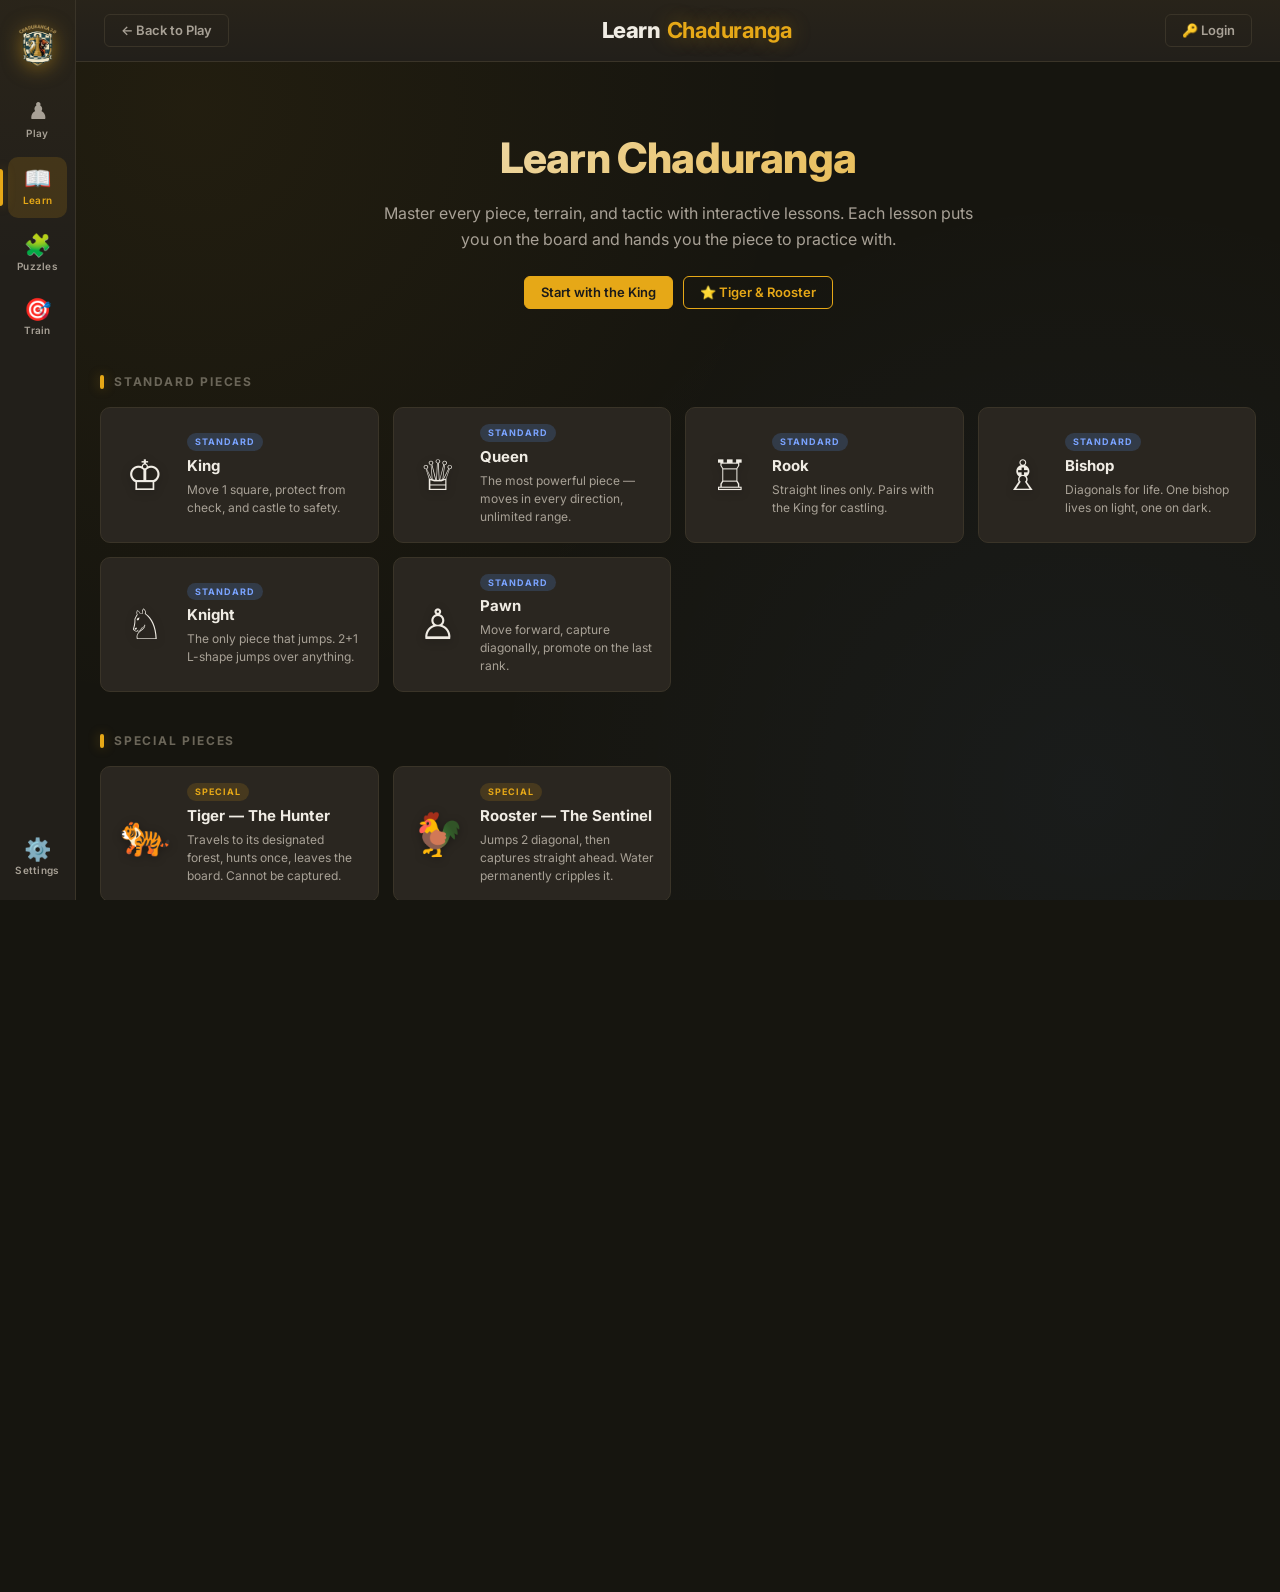
==== learn.html @ 155a0887 "Add README with All Rights Reserved license, team credits" ====
<!DOCTYPE html>
<html lang="en">
<head>
    <meta charset="UTF-8">
    <meta name="viewport" content="width=device-width, initial-scale=1.0">
    <title>Learn — Chaduranga 2.0</title>
    <meta name="description" content="Learn Chaduranga 2.0 — piece-by-piece interactive tutorials for the 12×12 chess variant">
    <meta name="theme-color" content="#1c1b19">
    <link rel="icon" type="image/png" href="assets/logo.png">
    <link rel="apple-touch-icon" href="assets/logo.png">
    <link href="https://fonts.googleapis.com/css2?family=Inter:wght@300;400;500;600;700;800&display=swap" rel="stylesheet">
    <link rel="stylesheet" href="style.css">
    <script src="https://accounts.google.com/gsi/client" async defer></script>
</head>
<body>
    <div class="app">

        <!-- ═══════════════ LEFT NAV RAIL ═══════════════ -->
        <nav class="nav-rail" aria-label="Main navigation">
            <a href="index.html" class="nav-rail-logo" aria-label="Chaduranga home">
                <img src="assets/logo.png" alt="Chaduranga" class="nav-rail-logo-img">
            </a>

            <a href="index.html" class="nav-rail-item" title="Play">
                <span class="nav-rail-icon">♟</span>
                <span class="nav-rail-label">Play</span>
            </a>

            <a href="learn.html" class="nav-rail-item active" title="Learn">
                <span class="nav-rail-icon">📖</span>
                <span class="nav-rail-label">Learn</span>
            </a>

            <button class="nav-rail-item" id="nav-puzzles-btn" title="Puzzles (coming soon)">
                <span class="nav-rail-icon">🧩</span>
                <span class="nav-rail-label">Puzzles</span>
            </button>

            <button class="nav-rail-item" id="nav-train-btn" title="Train (coming soon)">
                <span class="nav-rail-icon">🎯</span>
                <span class="nav-rail-label">Train</span>
            </button>

            <div class="nav-rail-spacer"></div>

            <button class="nav-rail-item" id="nav-settings-btn" title="Settings">
                <span class="nav-rail-icon">⚙️</span>
                <span class="nav-rail-label">Settings</span>
            </button>
        </nav>

        <!-- ═══════════════ MAIN APP CONTENT ═══════════════ -->
        <div class="app-content">

            <!-- ─── HEADER ─── -->
            <header class="header">
                <div class="header-left">
                    <a href="index.html" class="btn btn-ghost" aria-label="Back to play">← Back to Play</a>
                </div>

                <div class="header-center">
                    <h1 class="header-title">Learn <span class="header-title-version">Chaduranga</span></h1>
                </div>

                <div class="header-right">
                    <div class="user-area" id="user-area">
                        <button id="login-btn" class="btn btn-ghost"
                                onclick="AUTH && AUTH.showLoginOverlay && AUTH.showLoginOverlay()"
                                aria-label="Login">🔑 Login</button>
                    </div>
                </div>
            </header>

            <!-- ─── MAIN ─── -->
            <main class="main learn-main">

                <!-- ═══════════════════════════════════════════════════
                     VIEW 1 — LEARN LANDING (lesson grid)
                     ═══════════════════════════════════════════════════ -->
                <div id="learn-view" class="learn-page">
                    <div class="learn-hero">
                        <h1>Learn Chaduranga</h1>
                        <p>Master every piece, terrain, and tactic with interactive lessons. Each lesson puts you on the board and hands you the piece to practice with.</p>
                        <div class="learn-hero-actions">
                            <a href="#king" class="btn btn-primary" data-lesson="king">Start with the King</a>
                            <a href="#tiger" class="btn btn-accent" data-lesson="tiger">⭐ Tiger &amp; Rooster</a>
                        </div>
                    </div>

                    <!-- ─── Standard Pieces ─── -->
                    <h3 class="learn-section-title">Standard Pieces</h3>
                    <div class="learn-grid">
                        <a href="#king" class="learn-card" data-lesson="king">
                            <span class="learn-card-icon">♔</span>
                            <div class="learn-card-body">
                                <span class="learn-card-tag standard">Standard</span>
                                <h3>King</h3>
                                <p>Move 1 square, protect from check, and castle to safety.</p>
                            </div>
                        </a>
                        <a href="#queen" class="learn-card" data-lesson="queen">
                            <span class="learn-card-icon">♕</span>
                            <div class="learn-card-body">
                                <span class="learn-card-tag standard">Standard</span>
                                <h3>Queen</h3>
                                <p>The most powerful piece — moves in every direction, unlimited range.</p>
                            </div>
                        </a>
                        <a href="#rook" class="learn-card" data-lesson="rook">
                            <span class="learn-card-icon">♖</span>
                            <div class="learn-card-body">
                                <span class="learn-card-tag standard">Standard</span>
                                <h3>Rook</h3>
                                <p>Straight lines only. Pairs with the King for castling.</p>
                            </div>
                        </a>
                        <a href="#bishop" class="learn-card" data-lesson="bishop">
                            <span class="learn-card-icon">♗</span>
                            <div class="learn-card-body">
                                <span class="learn-card-tag standard">Standard</span>
                                <h3>Bishop</h3>
                                <p>Diagonals for life. One bishop lives on light, one on dark.</p>
                            </div>
                        </a>
                        <a href="#knight" class="learn-card" data-lesson="knight">
                            <span class="learn-card-icon">♘</span>
                            <div class="learn-card-body">
                                <span class="learn-card-tag standard">Standard</span>
                                <h3>Knight</h3>
                                <p>The only piece that jumps. 2+1 L-shape jumps over anything.</p>
                            </div>
                        </a>
                        <a href="#pawn" class="learn-card" data-lesson="pawn">
                            <span class="learn-card-icon">♙</span>
                            <div class="learn-card-body">
                                <span class="learn-card-tag standard">Standard</span>
                                <h3>Pawn</h3>
                                <p>Move forward, capture diagonally, promote on the last rank.</p>
                            </div>
                        </a>
                    </div>

                    <!-- ─── Special Pieces ─── -->
                    <h3 class="learn-section-title">Special Pieces</h3>
                    <div class="learn-grid">
                        <a href="#tiger" class="learn-card" data-lesson="tiger">
                            <span class="learn-card-icon">🐅</span>
                            <div class="learn-card-body">
                                <span class="learn-card-tag special">Special</span>
                                <h3>Tiger — The Hunter</h3>
                                <p>Travels to its designated forest, hunts once, leaves the board. Cannot be captured.</p>
                            </div>
                        </a>
                        <a href="#rooster" class="learn-card" data-lesson="rooster">
                            <span class="learn-card-icon">🐓</span>
                            <div class="learn-card-body">
                                <span class="learn-card-tag special">Special</span>
                                <h3>Rooster — The Sentinel</h3>
                                <p>Jumps 2 diagonal, then captures straight ahead. Water permanently cripples it.</p>
                            </div>
                        </a>
                    </div>

                    <!-- ─── Terrain ─── -->
                    <h3 class="learn-section-title">Terrain Effects</h3>
                    <div class="learn-grid">
                        <a href="#forest" class="learn-card" data-lesson="forest">
                            <span class="learn-card-icon">🌲</span>
                            <div class="learn-card-body">
                                <span class="learn-card-tag terrain">Terrain</span>
                                <h3>Forest Squares</h3>
                                <p>Each Tiger owns one. Only the designated forest buffs its hunter.</p>
                            </div>
                        </a>
                        <a href="#water" class="learn-card" data-lesson="water">
                            <span class="learn-card-icon">🌊</span>
                            <div class="learn-card-body">
                                <span class="learn-card-tag terrain">Terrain</span>
                                <h3>Water Squares</h3>
                                <p>Permanently cripples Roosters — flight drops to one square forever.</p>
                            </div>
                        </a>
                        <a href="#temple" class="learn-card" data-lesson="temple">
                            <span class="learn-card-icon">🛕</span>
                            <div class="learn-card-body">
                                <span class="learn-card-tag terrain">Terrain</span>
                                <h3>Temple (Safe Zone)</h3>
                                <p>Grants temporary protection. Lost when the piece moves away.</p>
                            </div>
                        </a>
                    </div>

                    <!-- ─── Teamwork & Tactics ─── -->
                    <h3 class="learn-section-title">Teamwork &amp; Tactics</h3>
                    <div class="learn-grid">
                        <a href="#castling" class="learn-card" data-lesson="castling">
                            <span class="learn-card-icon">🏰</span>
                            <div class="learn-card-body">
                                <span class="learn-card-tag advanced">Advanced</span>
                                <h3>Castling</h3>
                                <p>Move the King two squares to safety while activating your Rook.</p>
                            </div>
                        </a>
                        <a href="#enpassant" class="learn-card" data-lesson="enpassant">
                            <span class="learn-card-icon">⚔️</span>
                            <div class="learn-card-body">
                                <span class="learn-card-tag advanced">Advanced</span>
                                <h3>En Passant</h3>
                                <p>Capture a pawn that tries to sneak past on the first move.</p>
                            </div>
                        </a>
                        <a href="#coordination" class="learn-card" data-lesson="coordination">
                            <span class="learn-card-icon">🤝</span>
                            <div class="learn-card-body">
                                <span class="learn-card-tag advanced">Advanced</span>
                                <h3>Piece Coordination</h3>
                                <p>How to protect each other, create threats, and combine forces.</p>
                            </div>
                        </a>
                        <a href="#checkmate" class="learn-card" data-lesson="checkmate">
                            <span class="learn-card-icon">👑</span>
                            <div class="learn-card-body">
                                <span class="learn-card-tag advanced">Advanced</span>
                                <h3>Checkmate Patterns</h3>
                                <p>Learn the classic mate patterns so you can spot them in games.</p>
                            </div>
                        </a>
                    </div>

                    <!-- ─── Puzzles ─── -->
                    <h3 class="learn-section-title">Puzzles</h3>
                    <div class="learn-grid">
                        <a href="#puzzle1" class="learn-card" data-lesson="puzzle1">
                            <span class="learn-card-icon">🧩</span>
                            <div class="learn-card-body">
                                <span class="learn-card-tag special">Puzzle</span>
                                <h3>Beginner Puzzle #1</h3>
                                <p>Spot the winning move in this simple tactical position.</p>
                            </div>
                        </a>
                        <a href="#puzzle2" class="learn-card" data-lesson="puzzle2">
                            <span class="learn-card-icon">🧩</span>
                            <div class="learn-card-body">
                                <span class="learn-card-tag special">Puzzle</span>
                                <h3>Beginner Puzzle #2</h3>
                                <p>Use the Tiger's one-shot hunt to swing the game.</p>
                            </div>
                        </a>
                    </div>
                </div>

                <!-- ═══════════════════════════════════════════════════
                     VIEW 2 — LESSON VIEW (loaded per lesson)
                     ═══════════════════════════════════════════════════ -->
                <div id="lesson-view" class="lesson-view" style="display:none;">
                    <!-- Top progress bar -->
                    <div class="lesson-progress">
                        <span class="pct" id="lesson-pct">0%</span>
                        <div class="bar"><div class="bar-fill" id="lesson-bar-fill"></div></div>
                    </div>

                    <!-- Lesson header -->
                    <div class="lesson-header">
                        <span class="lesson-icon" id="lesson-icon">♔</span>
                        <div>
                            <h1 id="lesson-title">King</h1>
                            <p class="lesson-subtitle" id="lesson-subtitle">Move 1 square, protect from check.</p>
                        </div>
                    </div>

                    <!-- Lesson body: board + coach card -->
                    <div class="lesson-body">
                        <!-- Board area (12×12) -->
                        <div class="lesson-board-area">
                            <div id="lesson-board" class="lesson-board"></div>
                        </div>

                        <!-- Coach card (sticky on desktop, stacks below on mobile) -->
                        <aside class="coach-card" id="coach-card">
                            <div class="coach-step" id="coach-step">STEP 1 OF 3</div>
                            <h3 class="coach-title" id="coach-title">Move the King one square</h3>
                            <p class="coach-text" id="coach-text">
                                The King can move exactly one square — horizontally, vertically, or diagonally.
                            </p>

                            <div class="coach-status waiting" id="coach-status">
                                Tap the highlighted square to move.
                            </div>

                            <div class="coach-actions">
                                <button id="coach-skip" class="btn btn-ghost btn-sm">Skip</button>
                                <button id="coach-next" class="btn btn-primary btn-sm" disabled>Next</button>
                            </div>

                            <div class="coach-dots" id="coach-dots"></div>
                        </aside>
                    </div>

                    <!-- Bottom navigation -->
                    <div class="lesson-nav">
                        <a href="learn.html" class="btn btn-ghost">← Back to Lessons</a>
                        <button id="lesson-next-btn" class="btn btn-primary">Next Lesson →</button>
                    </div>
                </div>

            </main>
        </div>
    </div>

    <!-- ═══════════════ LESSON COMPLETE (celebration) ═══════════════ -->
    <div class="lesson-complete" id="lesson-complete">
        <div class="lesson-complete-inner">
            <span class="celebrate-icon">🎉</span>
            <h2 id="complete-title">Lesson Complete!</h2>
            <p id="complete-msg">You've mastered the King. Ready for the next piece?</p>
            <div class="actions">
                <a href="learn.html" class="btn btn-ghost">All Lessons</a>
                <button id="complete-next-btn" class="btn btn-success">Next Lesson →</button>
            </div>
        </div>
    </div>

    <!-- ═══════════════ LIBRARIES ═══════════════ -->
    <script src="auth.js" onerror="/* optional */"></script>

    <!-- ═══════════════ LEARN SCRIPT ═══════════════ -->
    <script src="learn.js"></script>
</body>
</html>
---- style.css ----
/* ═══════════════════════════════════════════════════════
   CHADURANGA 2.0 — Modern Design System
   ═══════════════════════════════════════════════════════ */

:root {
    /* ── Base surfaces ── */
    --bg-base: #16150f;
    --bg-elevated: #221f1a;
    --bg-card: #2a2620;
    --bg-card-hover: #332e26;
    --bg-input: #1a1814;
    --border-subtle: #3a3428;
    --border-strong: #4a4234;

    /* ── Text ── */
    --text-primary: #f0ece4;
    --text-secondary: #a8a196;
    --text-muted: #6b6659;

    /* ── Accents ── */
    --accent: #e6a817;
    --accent-hover: #f4b62b;
    --accent-soft: rgba(230, 168, 23, 0.15);
    --accent-glow: rgba(230, 168, 23, 0.35);
    --success: #81b64c;
    --success-soft: rgba(129, 182, 76, 0.18);
    --danger: #e84040;
    --danger-soft: rgba(232, 64, 64, 0.18);
    --info: #5c9dff;
    --info-soft: rgba(92, 157, 255, 0.18);

    /* ── Board ── */
    --board-light: #ebecd0;
    --board-dark: #739552;
    --square-selected: rgba(255, 216, 102, 0.55);
    --square-valid: rgba(129, 182, 76, 0.35);
    --square-capture: rgba(232, 64, 64, 0.4);
    --square-check: rgba(232, 64, 64, 0.6);
    --square-last-move: rgba(255, 216, 102, 0.35);

    /* ── Radii & motion ── */
    --radius-sm: 6px;
    --radius-md: 10px;
    --radius-lg: 14px;
    --radius-xl: 20px;
    --transition-fast: 120ms ease;
    --transition: 200ms ease;

    /* ── Board sizing (game) ── */
    --square-size: clamp(28px, 5.2vmin, 60px);
    --row-label-width: 26px;
    --label-font-size: 11px;
    --panel-width: 250px;
    --nav-rail-width: 76px;
}

/* ── Board themes ── */
[data-board-theme="classic"]   { --board-light: #ebecd0; --board-dark: #739552; }
[data-board-theme="walnut"]    { --board-light: #e0c9a6; --board-dark: #8b5a2b; }
[data-board-theme="marble"]    { --board-light: #e8e8e8; --board-dark: #8a8a8a; }
[data-board-theme="metallic"]  { --board-light: #c8d0dc; --board-dark: #5a6a7a; }
[data-board-theme="emerald"]   { --board-light: #d8e8c8; --board-dark: #4a7a3a; }
[data-board-theme="midnight"]  { --board-light: #6a6a8a; --board-dark: #2a2a44; }
[data-board-theme="cherry"]    { --board-light: #f0d0c0; --board-dark: #8a3a3a; }

/* ═══ Reset ═══ */
*, *::before, *::after { margin: 0; padding: 0; box-sizing: border-box; }

html, body {
    height: 100%;
    font-family: 'Inter', -apple-system, BlinkMacSystemFont, 'Segoe UI', sans-serif;
    font-size: 14px;
    line-height: 1.5;
    color: var(--text-primary);
    background: var(--bg-base);
    background-image:
        radial-gradient(circle at 15% 12%, rgba(230, 168, 23, 0.06) 0%, transparent 45%),
        radial-gradient(circle at 85% 88%, rgba(92, 157, 255, 0.05) 0%, transparent 45%);
    background-attachment: fixed;
    -webkit-font-smoothing: antialiased;
    -moz-osx-font-smoothing: grayscale;
    overflow-x: hidden;
}

/* ═══ Utility classes ═══ */
.hidden { display: none !important; }

/* ═══════════════════════════════════════════════════════
   APP LAYOUT — Nav Rail + Content
   ═══════════════════════════════════════════════════════ */

.app {
    display: flex;
    flex-direction: row;
    min-height: 100vh;
}

.app-content {
    flex: 1;
    display: flex;
    flex-direction: column;
    min-width: 0;
    min-height: 100vh;
}

/* ═══════════════════════════════════════════════════════
   NAV RAIL (left sidebar)
   ═══════════════════════════════════════════════════════ */

.nav-rail {
    width: var(--nav-rail-width);
    flex-shrink: 0;
    display: flex;
    flex-direction: column;
    align-items: stretch;
    gap: 6px;
    padding: 14px 8px;
    background: var(--bg-elevated);
    background-image: linear-gradient(180deg, rgba(230, 168, 23, 0.04) 0%, transparent 30%);
    border-right: 1px solid var(--border-subtle);
    position: sticky;
    top: 0;
    height: 100vh;
    overflow-y: auto;
    scrollbar-width: none;
    z-index: 100;
}
.nav-rail::-webkit-scrollbar { display: none; }

.nav-rail-logo {
    display: flex;
    align-items: center;
    justify-content: center;
    padding: 8px 0 16px;
    text-decoration: none;
}
.nav-rail-logo-img {
    width: 46px;
    height: 46px;
    object-fit: contain;
    filter: drop-shadow(0 2px 10px rgba(230, 168, 23, 0.5));
    transition: transform var(--transition);
}
.nav-rail-logo:hover .nav-rail-logo-img {
    transform: scale(1.08) rotate(-3deg);
}

.nav-rail-item {
    display: flex;
    flex-direction: column;
    align-items: center;
    justify-content: center;
    gap: 4px;
    padding: 10px 4px;
    border-radius: var(--radius-md);
    background: transparent;
    border: none;
    cursor: pointer;
    text-decoration: none;
    color: var(--text-secondary);
    font-family: inherit;
    font-size: 11px;
    font-weight: 600;
    transition: all var(--transition-fast);
    position: relative;
}
.nav-rail-item:hover {
    background: var(--bg-card-hover);
    color: var(--text-primary);
}
.nav-rail-item.active {
    background: var(--accent-soft);
    color: var(--accent);
}
.nav-rail-item.active::before {
    content: '';
    position: absolute;
    left: -8px;
    top: 20%;
    bottom: 20%;
    width: 3px;
    border-radius: 0 3px 3px 0;
    background: var(--accent);
    box-shadow: 0 0 12px var(--accent-glow);
}

.nav-rail-icon {
    font-size: 22px;
    line-height: 1;
}
.nav-rail-label {
    font-size: 10px;
    letter-spacing: 0.3px;
}

.nav-rail-spacer {
    flex: 1;
    min-height: 20px;
}

/* ═══════════════════════════════════════════════════════
   HEADER
   ═══════════════════════════════════════════════════════ */

.header {
    display: flex;
    align-items: center;
    justify-content: space-between;
    gap: 16px;
    padding: 14px 28px;
    background: var(--bg-elevated);
    background-image: linear-gradient(180deg, rgba(230, 168, 23, 0.03) 0%, transparent 100%);
    border-bottom: 1px solid var(--border-subtle);
    position: relative;
    z-index: 50;
    flex-wrap: wrap;
}

.header-left,
.header-right {
    display: flex;
    align-items: center;
    gap: 8px;
    flex-wrap: wrap;
}

.header-center {
    flex: 1;
    display: flex;
    justify-content: center;
    min-width: 0;
}

.header-title {
    font-size: 22px;
    font-weight: 800;
    letter-spacing: -0.5px;
    color: var(--text-primary);
    white-space: nowrap;
}
.header-title-version {
    color: var(--accent);
    font-weight: 700;
    margin-left: 2px;
    text-shadow: 0 0 20px var(--accent-glow);
}

.header-controls {
    display: flex;
    align-items: center;
    gap: 6px;
    flex-wrap: wrap;
}

/* ── Settings dropdown ── */
.header-settings {
    position: relative;
    display: flex;
    align-items: center;
}

.settings-menu {
    position: absolute;
    top: calc(100% + 8px);
    right: 0;
    min-width: 220px;
    background: var(--bg-elevated);
    border: 1px solid var(--border-subtle);
    border-radius: var(--radius-md);
    padding: 6px;
    box-shadow: 0 16px 40px rgba(0, 0, 0, 0.65), 0 0 0 1px rgba(230, 168, 23, 0.08);
    z-index: 200;
    opacity: 0;
    pointer-events: none;
    transform: translateY(-6px);
    transition: opacity var(--transition), transform var(--transition);
}
.settings-menu.open {
    opacity: 1;
    pointer-events: auto;
    transform: translateY(0);
}

.settings-section-label {
    font-size: 9px;
    font-weight: 700;
    letter-spacing: 1.5px;
    text-transform: uppercase;
    color: var(--text-muted);
    padding: 8px 10px 4px;
}

.settings-item {
    display: flex;
    align-items: center;
    gap: 8px;
    width: 100%;
    padding: 8px 10px;
    background: transparent;
    border: none;
    color: var(--text-primary);
    font-family: inherit;
    font-size: 13px;
    font-weight: 500;
    text-align: left;
    border-radius: var(--radius-sm);
    cursor: pointer;
    transition: background var(--transition-fast), color var(--transition-fast);
}
.settings-item:hover {
    background: var(--bg-card-hover);
    color: var(--text-primary);
}

.settings-divider {
    height: 1px;
    background: var(--border-subtle);
    margin: 6px 4px;
}

/* ── User area ── */
.user-area {
    display: flex;
    align-items: center;
    gap: 8px;
    margin-left: auto;
}

.user-avatar {
    width: 32px;
    height: 32px;
    border-radius: 50%;
    border: 2px solid var(--accent);
    object-fit: cover;
}
.user-avatar-placeholder {
    display: flex;
    align-items: center;
    justify-content: center;
    background: var(--accent);
    color: #1a1a1a;
    font-weight: 700;
    font-size: 13px;
}
.user-name {
    font-size: 13px;
    font-weight: 500;
    max-width: 100px;
    overflow: hidden;
    text-overflow: ellipsis;
    white-space: nowrap;
}

/* ═══ Buttons ═══ */
.btn {
    display: inline-flex;
    align-items: center;
    justify-content: center;
    gap: 6px;
    padding: 9px 16px;
    border-radius: var(--radius-sm);
    font-family: inherit;
    font-size: 13px;
    font-weight: 600;
    line-height: 1;
    cursor: pointer;
    transition: background var(--transition-fast), border var(--transition-fast),
                color var(--transition-fast), transform var(--transition-fast),
                box-shadow var(--transition-fast);
    border: 1px solid transparent;
    background: transparent;
    color: var(--text-primary);
    white-space: nowrap;
    text-decoration: none;
}

.btn:disabled {
    opacity: 0.45;
    cursor: not-allowed;
    transform: none !important;
}

.btn-primary {
    background: var(--accent);
    color: #1a1a1a;
    border-color: var(--accent);
}
.btn-primary:hover:not(:disabled) {
    background: var(--accent-hover);
    border-color: var(--accent-hover);
    transform: translateY(-1px);
    box-shadow: 0 6px 16px rgba(230, 168, 23, 0.35);
}

.btn-ghost {
    background: transparent;
    border-color: var(--border-subtle);
    color: var(--text-secondary);
}
.btn-ghost:hover:not(:disabled) {
    background: var(--bg-card);
    border-color: var(--border-strong);
    color: var(--text-primary);
}

.btn-accent {
    background: transparent;
    border-color: var(--accent);
    color: var(--accent);
}
.btn-accent:hover:not(:disabled) {
    background: var(--accent-soft);
    box-shadow: 0 0 20px var(--accent-glow);
}

.btn-success {
    background: var(--success);
    color: #1a1a1a;
    border-color: var(--success);
}
.btn-success:hover:not(:disabled) {
    filter: brightness(1.1);
    transform: translateY(-1px);
}

.btn.active-toggle {
    background: var(--accent-soft);
    border-color: var(--accent);
    color: var(--accent);
}

.btn-sm { padding: 6px 12px; font-size: 12px; }
.btn-full { width: 100%; padding: 12px; }

/* ═══ Resume banner ═══ */
.resume-banner {
    display: flex;
    align-items: center;
    gap: 12px;
    padding: 10px 24px;
    background: linear-gradient(90deg, var(--info-soft), transparent);
    border-bottom: 1px solid rgba(92, 157, 255, 0.35);
    font-size: 13px;
    color: var(--text-primary);
    animation: fadeIn 250ms ease-out;
}
.resume-icon { font-size: 18px; }
.resume-text { flex: 1; color: var(--text-secondary); }
.resume-banner .btn { padding: 6px 12px; font-size: 12px; }

/* ═══════════════════════════════════════════════════════
   MAIN LAYOUT (game)
   ═══════════════════════════════════════════════════════ */

.main {
    display: flex;
    align-items: flex-start;
    justify-content: center;
    gap: 44px;                      /* ← more breathing room */
    flex: 1;
    padding: 36px 28px;             /* ← top/bottom space */
    max-width: 1780px;
    margin: 0 auto;
    width: 100%;
}

.main.learn-main {
    display: block;
    max-width: 1280px;
    padding: 0;
}

.panel {
    display: flex;
    flex-direction: column;
    gap: 14px;
    width: var(--panel-width);
    flex-shrink: 0;
}

.panel-right { width: calc(var(--panel-width) - 20px); }

/* ═══ Cards ═══ */
.player-card,
.game-info-card,
.pieces-info-card,
.status-card,
.move-history-card,
.chat-card,
.legend-card {
    background: var(--bg-card);
    border: 1px solid var(--border-subtle);
    border-radius: var(--radius-md);
    padding: 16px;
    transition: border-color var(--transition-fast), box-shadow var(--transition-fast);
}

/* ── Player card (redesigned) ── */
.player-card {
    position: relative;
    overflow: hidden;
}
.player-card::before {
    content: '';
    position: absolute;
    inset: 0;
    background: linear-gradient(135deg, rgba(230, 168, 23, 0.05) 0%, transparent 50%);
    opacity: 0;
    transition: opacity var(--transition);
    pointer-events: none;
}
.player-card.active-player {
    border-color: var(--accent);
    box-shadow: 0 0 0 1px var(--accent-soft), 0 0 24px rgba(230, 168, 23, 0.12);
}
.player-card.active-player::before { opacity: 1; }

.player-header {
    display: flex;
    align-items: center;
    justify-content: space-between;
    gap: 10px;
    margin-bottom: 10px;
    position: relative;
    z-index: 1;
}

.player-indicator {
    display: flex;
    align-items: center;
    gap: 10px;
    min-width: 0;
}
.player-avatar-tile {
    width: 38px;
    height: 38px;
    border-radius: 9px;
    display: flex;
    align-items: center;
    justify-content: center;
    font-size: 20px;
    background: var(--bg-input);
    border: 1px solid var(--border-subtle);
    flex-shrink: 0;
}
.player-card.active-player .player-avatar-tile {
    border-color: var(--accent);
    box-shadow: 0 0 12px var(--accent-glow);
}
.player-dot {
    width: 10px;
    height: 10px;
    border-radius: 50%;
    flex-shrink: 0;
}
.white-dot { background: #f0f0f0; border: 1px solid #333; box-shadow: 0 0 6px rgba(255,255,255,0.4); }
.black-dot { background: #1a1a1a; border: 1px solid #555; }

.player-name { font-size: 14px; font-weight: 700; letter-spacing: -0.2px; }
.active-player .player-name { color: var(--accent); }

.player-captured-count {
    font-family: 'SF Mono', 'Monaco', monospace;
    font-size: 12px;
    font-weight: 700;
    color: var(--accent);
    background: var(--accent-soft);
    border: 1px solid rgba(230, 168, 23, 0.3);
    border-radius: 20px;
    padding: 3px 10px;
    min-width: 34px;
    text-align: center;
}

.player-meta {
    display: flex;
    align-items: center;
    gap: 6px;
    margin-bottom: 8px;
}
.player-meta-label {
    font-size: 9px;
    font-weight: 700;
    letter-spacing: 1.4px;
    text-transform: uppercase;
    color: var(--text-muted);
}

.captured-pieces {
    display: flex;
    flex-wrap: wrap;
    gap: 2px;
    min-height: 24px;
    font-size: 17px;
    position: relative;
    z-index: 1;
}
.captured-piece { opacity: 0.8; filter: drop-shadow(0 1px 2px rgba(0,0,0,0.4)); }

/* ── Game info card ── */
.game-info-card { display: flex; flex-direction: column; }
.info-section {
    display: flex;
    justify-content: space-between;
    align-items: center;
    padding: 9px 0;
    border-bottom: 1px solid var(--border-subtle);
}
.info-section:last-child { border-bottom: none; }
.info-section .label {
    font-size: 10px;
    font-weight: 700;
    letter-spacing: 1.2px;
    text-transform: uppercase;
    color: var(--text-muted);
}
.turn-text { font-size: 15px; font-weight: 700; color: var(--text-primary); }
.status-text { font-size: 12px; color: var(--text-secondary); }
#move-number { font-weight: 600; color: var(--text-secondary); }
#game-timer {
    font-family: 'SF Mono', 'Monaco', 'Consolas', monospace;
    font-size: 16px;
    font-weight: 700;
    color: var(--accent);
    letter-spacing: 0.5px;
    text-shadow: 0 0 12px var(--accent-glow);
}

/* ═══════════════════════════════════════════════════════
   BOARD — with ambient frame & glow
   ═══════════════════════════════════════════════════════ */

.board-wrapper {
    display: flex;
    flex-direction: column;
    align-items: center;
    justify-content: flex-start;
    position: relative;
    flex-shrink: 0;
    padding: 24px;                              /* ← frame */
    border-radius: var(--radius-xl);
    background: radial-gradient(ellipse at center, rgba(230, 168, 23, 0.06) 0%, transparent 70%);
    animation: boardAmbient 8s ease-in-out infinite;
}
@keyframes boardAmbient {
    0%, 100% { background: radial-gradient(ellipse at center, rgba(230, 168, 23, 0.06) 0%, transparent 70%); }
    50%      { background: radial-gradient(ellipse at center, rgba(230, 168, 23, 0.11) 0%, transparent 70%); }
}

.board-with-rows {
    display: flex;
    flex-direction: row;
    align-items: center;
}

.board {
    display: grid;
    grid-template-columns: repeat(12, var(--square-size));
    grid-template-rows: repeat(12, var(--square-size));
    border-radius: 6px;
    overflow: hidden;
    box-shadow:
        0 20px 60px rgba(0, 0, 0, 0.65),
        0 0 0 1px rgba(230, 168, 23, 0.12),
        0 0 80px rgba(230, 168, 23, 0.08);
}

.col-labels {
    display: grid;
    grid-template-columns: repeat(12, var(--square-size));
    width: calc(12 * var(--square-size));
    margin-left: var(--row-label-width);
}
.col-labels > span {
    text-align: center;
    font-size: var(--label-font-size);
    font-weight: 700;
    color: var(--text-muted);
    padding: 6px 0;
    letter-spacing: 1px;
    line-height: 1;
    text-transform: uppercase;
}

.row-labels {
    display: grid;
    grid-template-rows: repeat(12, var(--square-size));
    height: calc(12 * var(--square-size));
    width: var(--row-label-width);
}
.row-labels > span {
    display: flex;
    align-items: center;
    justify-content: center;
    font-size: var(--label-font-size);
    font-weight: 700;
    color: var(--text-muted);
    line-height: 1;
}

/* ═══ Squares ═══ */
.square {
    position: relative;
    display: flex;
    align-items: center;
    justify-content: center;
    cursor: pointer;
    transition: filter var(--transition-fast);
    width: var(--square-size);
    height: var(--square-size);
}

.square.light { background: var(--board-light); }
.square.dark { background: var(--board-dark); }

.square.selected {
    box-shadow: inset 0 0 0 3px var(--accent);
    z-index: 3;
}

.square.valid-move::after {
    content: '';
    position: absolute;
    width: 26%;
    height: 26%;
    border-radius: 50%;
    background: rgba(0, 0, 0, 0.35);
    animation: pulseDot 1.6s ease-in-out infinite;
    pointer-events: none;
}

.square.valid-capture::after {
    content: '';
    position: absolute;
    inset: 4%;
    border-radius: 50%;
    border: 3px solid rgba(0, 0, 0, 0.45);
    background: transparent;
    animation: pulseRing 1.6s ease-in-out infinite;
    pointer-events: none;
}

.square.check {
    background: radial-gradient(circle, rgba(232, 64, 64, 0.85) 0%, rgba(180, 40, 40, 0.6) 70%) !important;
}

.square.last-move-from,
.square.last-move-to {
    box-shadow: inset 0 0 0 100px var(--square-last-move);
}

/* ── Terrain overlays ── */
.square.terrain-forest.light { background: color-mix(in srgb, var(--board-light) 70%, #4a9a5a); }
.square.terrain-forest.dark  { background: color-mix(in srgb, var(--board-dark) 70%, #2a6a3a); }
.square.terrain-forest::before {
    content: '🌲';
    position: absolute;
    bottom: 2px;
    right: 3px;
    font-size: calc(var(--square-size) * 0.32);
    line-height: 1;
    opacity: 0.9;
    pointer-events: none;
    z-index: 0;
}

.square.terrain-water.light { background: color-mix(in srgb, var(--board-light) 70%, #4a7ac8); }
.square.terrain-water.dark  { background: color-mix(in srgb, var(--board-dark) 70%, #3a5aa8); }
.square.terrain-water::before {
    content: '🌊';
    position: absolute;
    bottom: 2px;
    right: 3px;
    font-size: calc(var(--square-size) * 0.32);
    line-height: 1;
    opacity: 0.9;
    pointer-events: none;
    z-index: 0;
}

.square.terrain-temple.light { background: color-mix(in srgb, var(--board-light) 70%, #d8b840); }
.square.terrain-temple.dark  { background: color-mix(in srgb, var(--board-dark) 70%, #b89830); }
.square.terrain-temple::before {
    content: '🛕';
    position: absolute;
    bottom: 2px;
    right: 3px;
    font-size: calc(var(--square-size) * 0.32);
    line-height: 1;
    opacity: 0.9;
    pointer-events: none;
    z-index: 0;
}

.square.terrain-designated-forest {
    background: linear-gradient(135deg, #4a9a5a 0%, #2a6a3a 100%) !important;
    box-shadow: inset 0 0 0 2px var(--accent);
}
.square.terrain-designated-forest::before {
    content: '🌲';
    position: absolute;
    bottom: 2px;
    right: 3px;
    font-size: calc(var(--square-size) * 0.35);
    line-height: 1;
    opacity: 1;
    pointer-events: none;
    z-index: 0;
}
.square.terrain-designated-forest::after {
    content: '★';
    position: absolute;
    top: 2px;
    left: 4px;
    font-size: calc(var(--square-size) * 0.22);
    line-height: 1;
    color: var(--accent);
    text-shadow: 0 0 4px rgba(0, 0, 0, 0.8);
    pointer-events: none;
    z-index: 2;
}

/* ═══════════════════════════════════════════════════════
   LESSON BOARD (12×12, aspect-fit to container)
   ═══════════════════════════════════════════════════════ */

.lesson-board {
    display: grid;
    grid-template-columns: repeat(12, 1fr);
    grid-template-rows: repeat(12, 1fr);
    aspect-ratio: 1;
    width: 100%;
    max-width: 560px;
    border-radius: 6px;
    overflow: hidden;
    box-shadow:
        0 20px 60px rgba(0, 0, 0, 0.55),
        0 0 0 1px rgba(230, 168, 23, 0.12);
    margin: 0 auto;
    --square-size: 1fr;
}
.lesson-board .square {
    width: auto;
    height: auto;
    min-width: 0;
    min-height: 0;
}
.lesson-board .square::before {
    font-size: clamp(10px, 2.2vmin, 22px) !important;
}
.lesson-board .square.terrain-designated-forest::after {
    font-size: clamp(8px, 1.6vmin, 16px) !important;
}
.lesson-board .piece {
    font-size: clamp(14px, 3.4vmin, 34px);
}
.lesson-board .piece.protected::before,
.lesson-board .piece.buffed::after,
.lesson-board .piece.debuffed::after {
    font-size: clamp(8px, 1.8vmin, 16px);
    top: -3px;
}

/* ═══ Pieces ═══ */
.piece {
    position: relative;
    font-size: calc(var(--square-size) * 0.72);
    line-height: 1;
    user-select: none;
    z-index: 2;
    cursor: grab;
    transition: transform var(--transition-fast);
    animation: piecePop 200ms ease-out;
}
/* ── Custom piece images (falls back to emoji if missing) ── */
.piece-img {
    display: block;
    width: 82%;
    height: 82%;
    object-fit: contain;
    pointer-events: none;
    user-select: none;
    -webkit-user-drag: none;
    filter: drop-shadow(0 1px 2px rgba(0, 0, 0, 0.4));
}

/* On the lesson board, size it relative to the smaller squares */
.lesson-board .piece-img {
    width: 78%;
    height: 78%;
}

.piece:active { cursor: grabbing; }
.piece:hover { transform: scale(1.08); }

.piece.white {
    color: #ffffff;
    text-shadow: 0 1px 2px rgba(0,0,0,0.7), 0 0 1px rgba(0,0,0,0.9);
}
.piece.black {
    color: #1a1a1a;
    text-shadow: 0 1px 2px rgba(255,255,255,0.15);
}

.piece.protected::before {
    content: '🛡';
    position: absolute;
    top: -6px;
    left: -6px;
    font-size: calc(var(--square-size) * 0.26);
    line-height: 1;
    z-index: 3;
    filter: drop-shadow(0 0 2px rgba(0, 0, 0, 0.8));
    animation: softPulse 2s ease-in-out infinite;
}
.piece.debuffed::after {
    content: '💧';
    position: absolute;
    top: -6px;
    right: -6px;
    font-size: calc(var(--square-size) * 0.24);
    line-height: 1;
    z-index: 3;
    filter: drop-shadow(0 0 2px rgba(0, 0, 0, 0.8));
}
.piece.buffed::after {
    content: '★';
    position: absolute;
    top: -6px;
    right: -6px;
    font-size: calc(var(--square-size) * 0.28);
    line-height: 1;
    z-index: 3;
    color: var(--accent);
    text-shadow: 0 0 4px rgba(0, 0, 0, 0.9);
    animation: starSpin 4s linear infinite;
}
.piece[data-type="tiger"]   { filter: drop-shadow(0 0 3px rgba(230, 100, 20, 0.55)); }
.piece[data-type="rooster"] { filter: drop-shadow(0 0 3px rgba(200, 60, 60, 0.4)); }

/* ═══ Shared card headers ═══ */
.move-history-card h3,
.chat-card h3,
.status-card h3 {
    font-size: 11px;
    font-weight: 700;
    letter-spacing: 1.2px;
    text-transform: uppercase;
    color: var(--text-muted);
    padding-bottom: 10px;
    margin-bottom: 12px;
    border-bottom: 1px solid var(--border-subtle);
}

/* ═══ Status Effects ═══ */
.status-card { padding: 16px; }
.status-effect-item {
    display: flex;
    align-items: center;
    gap: 8px;
    font-size: 12px;
    color: var(--text-secondary);
    margin-bottom: 6px;
    padding: 7px 10px;
    background: var(--bg-card-hover);
    border-radius: var(--radius-sm);
    border-left: 2px solid var(--accent);
}
.no-effects {
    font-size: 12px;
    font-style: italic;
    color: var(--text-muted);
    padding: 6px 0;
}

/* ═══ Move History ═══ */
.move-history-card {
    padding: 16px;
    display: flex;
    flex-direction: column;
    max-height: 240px;
}
.move-history-scroll {
    flex: 1;
    overflow-y: auto;
    font-family: 'SF Mono', 'Monaco', 'Consolas', monospace;
    font-size: 12px;
    scrollbar-width: thin;
    scrollbar-color: var(--border-subtle) transparent;
}
.move-history-scroll::-webkit-scrollbar { width: 4px; }
.move-history-scroll::-webkit-scrollbar-thumb { background: var(--border-subtle); border-radius: 2px; }

.move-entry {
    display: grid;
    grid-template-columns: 30px 1fr 1fr;
    gap: 6px;
    padding: 4px 5px;
    border-radius: 3px;
    color: var(--text-secondary);
}
.move-entry.latest {
    background: var(--accent-soft);
    color: var(--text-primary);
}
.move-number-col { color: var(--text-muted); text-align: right; }
.move-capture { color: var(--danger); }

/* ═══ Chat ═══ */
.chat-card {
    padding: 14px;
    display: flex;
    flex-direction: column;
    min-height: 240px;
    max-height: 420px;
    flex: 1;
}
.chat-messages {
    flex: 1;
    min-height: 100px;
    max-height: 240px;
    overflow-y: auto;
    margin-bottom: 8px;
    scrollbar-width: thin;
    scrollbar-color: var(--border-subtle) transparent;
}
.chat-messages::-webkit-scrollbar { width: 4px; }
.chat-messages::-webkit-scrollbar-thumb { background: var(--border-subtle); border-radius: 2px; }

.chat-msg {
    padding: 5px 9px;
    margin-bottom: 4px;
    border-radius: 8px;
    font-size: 12px;
    max-width: 92%;
    word-wrap: break-word;
    animation: fadeIn 200ms ease-out;
}
.chat-msg.mine {
    background: var(--accent-soft);
    color: var(--accent);
    margin-left: auto;
    border-bottom-right-radius: 3px;
}
.chat-msg.theirs {
    background: var(--bg-card-hover);
    color: var(--text-secondary);
    margin-right: auto;
    border-bottom-left-radius: 3px;
}
.chat-msg.emoji-msg { font-size: 22px; background: transparent; padding: 2px 4px; }
.chat-msg .chat-sender {
    display: block;
    font-size: 9px;
    font-weight: 700;
    letter-spacing: 0.8px;
    text-transform: uppercase;
    opacity: 0.6;
    margin-bottom: 1px;
}

.emoji-bar {
    display: flex;
    flex-wrap: wrap;
    gap: 3px;
    padding-bottom: 8px;
    margin-bottom: 8px;
    border-bottom: 1px solid var(--border-subtle);
}
.emoji-btn {
    background: var(--bg-card-hover);
    border: 1px solid transparent;
    border-radius: 5px;
    font-size: 14px;
    padding: 3px 6px;
    cursor: pointer;
    transition: all var(--transition-fast);
    line-height: 1;
}
.emoji-btn:hover {
    background: var(--accent-soft);
    border-color: var(--accent);
    transform: scale(1.12);
}

.chat-text-input { display: flex; gap: 6px; }
.chat-text-input input {
    flex: 1;
    background: var(--bg-input);
    border: 1px solid var(--border-subtle);
    border-radius: var(--radius-sm);
    padding: 6px 10px;
    color: var(--text-primary);
    font-family: inherit;
    font-size: 12px;
    outline: none;
    transition: border-color var(--transition-fast);
}
.chat-text-input input:focus { border-color: var(--accent); }
.chat-text-input input::placeholder { color: var(--text-muted); }

/* ═══ Offline hint ═══ */
.offline-hint {
    display: flex;
    flex-direction: column;
    align-items: center;
    gap: 10px;
    padding: 32px 18px;
    background: var(--bg-card);
    border: 1px dashed var(--border-subtle);
    border-radius: var(--radius-md);
    text-align: center;
}
.offline-hint-icon { font-size: 28px; opacity: 0.4; }
.offline-hint p {
    font-size: 12px;
    color: var(--text-muted);
    line-height: 1.5;
    margin: 0;
    max-width: 200px;
}

/* ═══ Floating dock ═══ */
.floating-dock {
    position: fixed;
    right: 20px;
    bottom: 20px;
    display: flex;
    flex-direction: column;
    gap: 8px;
    z-index: 400;
    pointer-events: auto;
}
.dock-btn {
    width: 46px;
    height: 46px;
    border-radius: 50%;
    border: 1px solid var(--border-subtle);
    background: rgba(38, 34, 26, 0.92);
    backdrop-filter: blur(10px);
    -webkit-backdrop-filter: blur(10px);
    color: var(--text-primary);
    font-size: 18px;
    cursor: pointer;
    display: flex;
    align-items: center;
    justify-content: center;
    box-shadow: 0 6px 20px rgba(0, 0, 0, 0.55);
    transition: transform var(--transition-fast), background var(--transition-fast),
                border-color var(--transition-fast), color var(--transition-fast),
                box-shadow var(--transition-fast);
}
.dock-btn:hover {
    background: var(--accent);
    border-color: var(--accent);
    color: #1a1a1a;
    transform: scale(1.08);
    box-shadow: 0 6px 24px var(--accent-glow);
}
.dock-btn:active { transform: scale(0.96); }
.dock-btn:disabled {
    opacity: 0.4;
    cursor: not-allowed;
    transform: none;
}
.dock-btn:disabled:hover {
    background: rgba(38, 34, 26, 0.92);
    border-color: var(--border-subtle);
    color: var(--text-primary);
    box-shadow: 0 6px 20px rgba(0, 0, 0, 0.55);
}

/* ═══ Reconnect overlay ═══ */
.reconnect-overlay {
    position: fixed;
    inset: 0;
    background: rgba(0, 0, 0, 0.75);
    backdrop-filter: blur(8px);
    -webkit-backdrop-filter: blur(8px);
    display: flex;
    align-items: center;
    justify-content: center;
    z-index: 1400;
    padding: 20px;
}
.reconnect-card {
    background: var(--bg-elevated);
    border: 1px solid var(--border-subtle);
    border-radius: var(--radius-lg);
    padding: 32px 28px;
    max-width: 340px;
    width: 100%;
    text-align: center;
    box-shadow: 0 24px 60px rgba(0, 0, 0, 0.65);
    animation: modalIn 250ms cubic-bezier(0.2, 0.9, 0.3, 1.2);
}
.reconnect-card h3 {
    font-size: 18px;
    font-weight: 700;
    color: var(--text-primary);
    margin-bottom: 6px;
}
.reconnect-card p {
    font-size: 13px;
    color: var(--text-secondary);
    margin-bottom: 20px;
    line-height: 1.5;
}
.reconnect-spinner {
    width: 44px;
    height: 44px;
    border: 3px solid var(--border-subtle);
    border-top-color: var(--accent);
    border-radius: 50%;
    margin: 0 auto 18px;
    animation: spin 0.9s linear infinite;
}
@keyframes spin { to { transform: rotate(360deg); } }

/* ═══ Modals ═══ */
.modal-overlay {
    position: fixed;
    inset: 0;
    background: rgba(0, 0, 0, 0.65);
    backdrop-filter: blur(6px);
    -webkit-backdrop-filter: blur(6px);
    display: flex;
    align-items: center;
    justify-content: center;
    z-index: 1000;
    opacity: 0;
    pointer-events: none;
    transition: opacity var(--transition);
    padding: 20px;
}
.modal-overlay.active { opacity: 1; pointer-events: auto; }

.modal {
    background: var(--bg-elevated);
    border: 1px solid var(--border-subtle);
    border-radius: var(--radius-lg);
    padding: 28px;
    max-width: 420px;
    width: 100%;
    box-shadow: 0 24px 48px rgba(0, 0, 0, 0.55);
    animation: modalIn 220ms cubic-bezier(0.2, 0.9, 0.3, 1.2);
}
.modal h2 {
    font-size: 18px;
    font-weight: 700;
    margin-bottom: 6px;
    color: var(--text-primary);
}
.modal p {
    font-size: 13px;
    color: var(--text-secondary);
    margin-bottom: 16px;
}

.modal-options {
    display: flex;
    flex-wrap: wrap;
    justify-content: center;
    gap: 10px;
    margin-top: 16px;
}
.btn-option {
    width: 72px;
    height: 72px;
    display: flex;
    align-items: center;
    justify-content: center;
    background: var(--bg-card);
    border: 1px solid var(--border-subtle);
    border-radius: var(--radius-md);
    font-size: 30px;
    cursor: pointer;
    transition: all var(--transition-fast);
    color: var(--text-primary);
}
.btn-option:hover {
    background: var(--bg-card-hover);
    border-color: var(--accent);
    transform: translateY(-2px);
    box-shadow: 0 8px 20px rgba(0, 0, 0, 0.4);
}

.modal-divider {
    display: flex;
    align-items: center;
    gap: 12px;
    margin: 18px 0;
    color: var(--text-muted);
    font-size: 11px;
    font-weight: 600;
    letter-spacing: 1.2px;
    text-transform: uppercase;
}
.modal-divider::before,
.modal-divider::after {
    content: '';
    flex: 1;
    height: 1px;
    background: var(--border-subtle);
}

/* ═══ Online modal ═══ */
.online-section { display: flex; flex-direction: column; gap: 10px; }

#room-code-display {
    display: flex;
    flex-direction: column;
    gap: 8px;
    margin-top: 12px;
    align-items: center;
}
#room-code-display .label {
    font-size: 10px;
    font-weight: 700;
    letter-spacing: 1.5px;
    text-transform: uppercase;
    color: var(--text-muted);
}
#room-code {
    display: block;
    font-family: 'SF Mono', 'Monaco', monospace;
    font-size: 28px;
    font-weight: 800;
    letter-spacing: 8px;
    color: var(--accent);
    background: var(--bg-input);
    border: 1px solid var(--border-subtle);
    border-radius: var(--radius-md);
    padding: 10px 20px;
    text-align: center;
    min-width: 160px;
    text-shadow: 0 0 20px var(--accent-glow);
}
#copy-code-btn { font-size: 11px; }

#share-btn {
    width: 100%;
    margin-top: 4px;
    padding: 8px 12px;
    font-size: 12px;
}

#qr-code {
    display: block;
    background: #fff;
    border-radius: var(--radius-sm);
    padding: 6px;
    margin: 6px auto 0;
}
.qr-hint {
    font-size: 10.5px;
    color: var(--text-muted);
    text-align: center;
    margin-top: 4px;
    font-style: italic;
}

#join-code-input {
    background: var(--bg-input);
    border: 1px solid var(--border-subtle);
    border-radius: var(--radius-sm);
    padding: 12px;
    color: var(--text-primary);
    font-family: 'SF Mono', 'Monaco', monospace;
    font-size: 18px;
    font-weight: 700;
    letter-spacing: 4px;
    text-align: center;
    text-transform: uppercase;
    outline: none;
    transition: border-color var(--transition-fast);
}
#join-code-input:focus { border-color: var(--accent); }

.connection-status {
    font-size: 12px;
    color: var(--accent);
    text-align: center;
    margin-top: 12px;
    min-height: 18px;
}

/* ═══ Login modal ═══ */
.login-modal {
    text-align: center;
    padding: 36px 28px;
    max-width: 360px;
}
.login-header { margin-bottom: 24px; }
.login-icon {
    display: block;
    font-size: 40px;
    color: var(--accent);
    margin-bottom: 6px;
    text-shadow: 0 0 30px var(--accent-glow);
}
.login-modal h2 {
    font-size: 22px;
    font-weight: 800;
    color: var(--text-primary);
    margin-bottom: 4px;
}
.login-subtitle { font-size: 12px; color: var(--text-muted); }
.login-actions { display: flex; flex-direction: column; gap: 10px; }

.btn-google {
    display: flex;
    align-items: center;
    justify-content: center;
    gap: 10px;
    background: #fff;
    color: #333;
    border: none;
    padding: 11px 18px;
    border-radius: var(--radius-sm);
    font-family: inherit;
    font-size: 13px;
    font-weight: 600;
    cursor: pointer;
    transition: background var(--transition-fast);
}
.btn-google:hover { background: #f5f5f5; }

.login-divider {
    display: flex;
    align-items: center;
    gap: 10px;
    color: var(--text-muted);
    font-size: 11px;
}
.login-divider::before,
.login-divider::after {
    content: '';
    flex: 1;
    height: 1px;
    background: var(--border-subtle);
}

.login-footer {
    margin-top: 16px;
    font-size: 10.5px;
    color: var(--text-muted);
}

/* ═══ Emoji balloon ═══ */
.emoji-balloon {
    position: fixed;
    font-size: 44px;
    z-index: 9999;
    pointer-events: none;
    animation: balloonRise 2.2s ease-out forwards;
    filter: drop-shadow(0 4px 8px rgba(0,0,0,0.5));
}

/* ═══ Panel toggles (fullscreen) ═══ */
.panel-toggle {
    display: none;
    position: fixed;
    top: 50%;
    transform: translateY(-50%);
    z-index: 200;
    background: var(--bg-elevated);
    border: 1px solid var(--border-subtle);
    color: var(--text-primary);
    font-size: 18px;
    width: 34px;
    height: 44px;
    cursor: pointer;
    transition: all var(--transition-fast);
}
.panel-toggle:hover { background: var(--accent); color: #1a1a1a; border-color: var(--accent); }
.panel-toggle-left { left: 0; border-radius: 0 var(--radius-sm) var(--radius-sm) 0; border-left: none; }
.panel-toggle-right { right: 0; border-radius: var(--radius-sm) 0 0 var(--radius-sm); border-right: none; }

/* ═══ Fullscreen mode ═══ */
body.fullscreen-mode .nav-rail { display: none; }
body.fullscreen-mode .header {
    position: fixed;
    top: 0; left: 0; right: 0;
    z-index: 300;
    opacity: 0;
    transition: opacity 250ms ease;
    background: rgba(28, 27, 25, 0.95);
}
body.fullscreen-mode .header:hover { opacity: 1; }

body.fullscreen-mode .resume-banner {
    position: fixed;
    top: 0; left: 0; right: 0;
    z-index: 305;
}

body.fullscreen-mode .main {
    padding: 0;
    gap: 0;
    max-width: none;
    height: 100vh;
}
body.fullscreen-mode .board-wrapper {
    width: 100vw;
    height: 100vh;
    justify-content: center;
    padding: 0;
    --square-size: min(
        calc((100vh - 80px) / 12),
        calc((100vw - 120px) / 12)
    );
    --label-font-size: clamp(9px, 1.1vmin, 13px);
    --row-label-width: clamp(18px, 2vmin, 28px);
}
body.fullscreen-mode .panel {
    display: none;
    position: fixed;
    top: 0;
    height: 100vh;
    width: 280px;
    z-index: 250;
    background: var(--bg-elevated);
    padding: 16px;
    overflow-y: auto;
    box-shadow: 0 0 40px rgba(0, 0, 0, 0.6);
}
body.fullscreen-mode .panel-left { left: 0; border-right: 1px solid var(--border-subtle); }
body.fullscreen-mode .panel-right { right: 0; border-left: 1px solid var(--border-subtle); width: 280px; }
body.fullscreen-mode .panel.panel-open { display: flex; }
body.fullscreen-mode .panel-toggle { display: block; }

body.fullscreen-mode .canvas-3d-container {
    width: 100vw !important;
    height: 100vh !important;
    min-height: 100vh !important;
    border-radius: 0;
    box-shadow: none;
}

/* ═══ 3D canvas ═══ */
.canvas-3d-container {
    display: none;
    width: calc(12 * var(--square-size));
    height: calc(12 * var(--square-size));
    min-height: 400px;
    border-radius: 4px;
    overflow: hidden;
    box-shadow: 0 8px 32px rgba(0, 0, 0, 0.5);
}
.canvas-3d-container canvas { display: block; width: 100% !important; height: 100% !important; }

.board-wrapper.mode-3d .board,
.board-wrapper.mode-3d .col-labels,
.board-wrapper.mode-3d .row-labels { display: none; }
.board-wrapper.mode-3d .canvas-3d-container { display: block; }

/* ═══ Day / Night / Sunset backgrounds ═══ */
body.env-day { background: #16150f; }
body.env-sunset {
    background: linear-gradient(180deg, #16150f 0%, #2a1f1a 100%);
}
body.env-night {
    background: linear-gradient(180deg, #0d0f18 0%, #161a24 100%);
}

body.env-sunset .header { background: rgba(42, 31, 26, 0.95); }
body.env-night .header { background: rgba(13, 15, 24, 0.95); }

/* ═══════════════════════════════════════════════════════
   TUTORIAL HIGHLIGHTS (lesson boards)
   ═══════════════════════════════════════════════════════ */

.square.tut-source {
    box-shadow: inset 0 0 0 3px var(--info);
    animation: tutSourcePulse 1.8s ease-in-out infinite;
}

.square.tut-target {
    box-shadow: inset 0 0 0 3px var(--accent);
    animation: tutTargetPulse 1.8s ease-in-out infinite;
    cursor: pointer;
}
.square.tut-target::after {
    content: '★';
    position: absolute;
    top: 3px;
    right: 3px;
    font-size: clamp(10px, 2vmin, 18px);
    color: var(--accent);
    text-shadow: 0 0 4px rgba(0, 0, 0, 0.9);
    pointer-events: none;
    z-index: 4;
}

.square.tut-move {
    background-image: radial-gradient(circle, rgba(92, 157, 255, 0.35) 0%, transparent 70%);
}
.square.tut-move::before {
    content: '';
    position: absolute;
    inset: 30%;
    border-radius: 50%;
    background: var(--info);
    opacity: 0.55;
    pointer-events: none;
    z-index: 1;
}

.square.tut-capture {
    box-shadow: inset 0 0 0 3px var(--danger);
    animation: tutCapturePulse 1.8s ease-in-out infinite;
}

.square.tut-danger {
    background-image: repeating-linear-gradient(
        45deg,
        rgba(232, 64, 64, 0.25) 0px,
        rgba(232, 64, 64, 0.25) 6px,
        transparent 6px,
        transparent 12px
    );
}

.lesson-board.tut-locked .square { cursor: default; }
.lesson-board.tut-playable .square { cursor: pointer; }

.lesson-board .square.tut-source:hover,
.lesson-board .square.tut-target:hover {
    filter: brightness(1.15);
}

/* ═══════════════════════════════════════════════════════
   LESSON BOARD WITH COORDINATE LABELS (a–l, 1–12)
   ═══════════════════════════════════════════════════════ */

.lesson-board-with-coords {
    display: grid;
    grid-template-columns: 22px 1fr 22px;
    grid-template-rows: 22px 1fr 22px;
    gap: 6px;
    max-width: 620px;
    margin: 0 auto;
    align-items: center;
    justify-items: center;
}
.lesson-coords-top,
.lesson-coords-bottom {
    grid-column: 2 / 3;
    display: grid;
    grid-template-columns: repeat(12, 1fr);
    width: 100%;
}
.lesson-coords-left,
.lesson-coords-right {
    grid-row: 2 / 3;
    display: grid;
    grid-template-rows: repeat(12, 1fr);
    height: 100%;
}
.lesson-coords-left { grid-column: 1 / 2; }
.lesson-coords-right { grid-column: 3 / 4; }
.lesson-coords-top { grid-row: 1 / 2; }
.lesson-coords-bottom { grid-row: 3 / 4; }
.lesson-board-with-coords .lesson-board {
    grid-column: 2 / 3;
    grid-row: 2 / 3;
    max-width: 100%;
}
.lesson-coords-top > span,
.lesson-coords-bottom > span,
.lesson-coords-left > span,
.lesson-coords-right > span {
    font-size: 10px;
    font-weight: 700;
    color: var(--text-muted);
    text-align: center;
    display: flex;
    align-items: center;
    justify-content: center;
    text-transform: uppercase;
    letter-spacing: 0.5px;
}

/* ═══════════════════════════════════════════════════════
   LEARN LANDING PAGE
   ═══════════════════════════════════════════════════════ */

.learn-page {
    max-width: 1280px;
    margin: 0 auto;
    padding: 40px 24px 80px;
}

.learn-hero {
    text-align: center;
    margin-bottom: 40px;
    padding: 24px 0;
}
.learn-hero h1 {
    font-size: clamp(28px, 4vw, 42px);
    font-weight: 800;
    letter-spacing: -0.8px;
    margin-bottom: 12px;
    background: linear-gradient(135deg, var(--text-primary), var(--accent));
    -webkit-background-clip: text;
    background-clip: text;
    -webkit-text-fill-color: transparent;
}
.learn-hero p {
    font-size: clamp(13px, 1.4vw, 16px);
    color: var(--text-secondary);
    max-width: 620px;
    margin: 0 auto;
    line-height: 1.6;
}

.learn-hero-actions {
    display: flex;
    justify-content: center;
    gap: 10px;
    margin-top: 24px;
    flex-wrap: wrap;
}

.learn-section-title {
    display: flex;
    align-items: center;
    gap: 10px;
    font-size: 12px;
    font-weight: 700;
    letter-spacing: 1.8px;
    text-transform: uppercase;
    color: var(--text-muted);
    margin: 40px 0 16px;
}
.learn-section-title::before {
    content: '';
    width: 4px;
    height: 14px;
    background: var(--accent);
    border-radius: 2px;
    box-shadow: 0 0 12px var(--accent-glow);
}
.learn-section-title:first-of-type { margin-top: 8px; }

.learn-grid {
    display: grid;
    grid-template-columns: repeat(auto-fill, minmax(240px, 1fr));
    gap: 14px;
}

.learn-card {
    position: relative;
    background: var(--bg-card);
    border: 1px solid var(--border-subtle);
    border-radius: var(--radius-md);
    padding: 16px;
    text-decoration: none;
    color: inherit;
    display: grid;
    grid-template-columns: 56px 1fr;
    align-items: center;
    gap: 14px;
    transition: all var(--transition);
    cursor: pointer;
    overflow: hidden;
}
.learn-card::before {
    content: '';
    position: absolute;
    top: 0;
    left: 0;
    bottom: 0;
    width: 3px;
    background: var(--accent);
    transform: scaleY(0);
    transform-origin: center;
    transition: transform var(--transition);
}
.learn-card:hover {
    background: var(--bg-card-hover);
    border-color: var(--border-strong);
    transform: translateY(-2px);
    box-shadow: 0 8px 24px rgba(0, 0, 0, 0.35);
}
.learn-card:hover::before {
    transform: scaleY(1);
}

.learn-card-icon {
    font-size: 42px;
    line-height: 1;
    text-align: center;
    filter: drop-shadow(0 2px 4px rgba(0,0,0,0.3));
    transition: transform var(--transition);
}
.learn-card:hover .learn-card-icon {
    transform: scale(1.1);
}

.learn-card-body {
    display: flex;
    flex-direction: column;
    gap: 4px;
    min-width: 0;
}
.learn-card h3 {
    font-size: 15px;
    font-weight: 700;
    color: var(--text-primary);
    margin-bottom: 2px;
    line-height: 1.2;
}
.learn-card p {
    font-size: 12px;
    line-height: 1.5;
    color: var(--text-secondary);
}

.learn-card-tag {
    align-self: flex-start;
    padding: 2px 8px;
    border-radius: 20px;
    font-size: 9px;
    font-weight: 700;
    letter-spacing: 1px;
    text-transform: uppercase;
    margin-bottom: 2px;
}
.learn-card-tag.standard { background: var(--info-soft); color: #7aa3ff; }
.learn-card-tag.special  { background: var(--accent-soft); color: var(--accent); }
.learn-card-tag.terrain  { background: var(--success-soft); color: var(--success); }
.learn-card-tag.advanced { background: rgba(199, 146, 234, 0.18); color: #c792ea; }

.learn-card-done {
    position: absolute;
    top: 8px;
    right: 8px;
    width: 22px;
    height: 22px;
    border-radius: 50%;
    background: var(--success);
    color: #1a1a1a;
    font-weight: 900;
    font-size: 13px;
    display: flex;
    align-items: center;
    justify-content: center;
    box-shadow: 0 0 8px var(--success-soft);
    z-index: 3;
}

/* ═══════════════════════════════════════════════════════
   LESSON VIEW
   ═══════════════════════════════════════════════════════ */

.lesson-view {
    max-width: 1160px;
    margin: 0 auto;
    padding: 24px 24px 60px;
}

.lesson-progress {
    display: flex;
    align-items: center;
    gap: 14px;
    margin-bottom: 20px;
    padding: 12px 16px;
    background: var(--bg-card);
    border: 1px solid var(--border-subtle);
    border-radius: var(--radius-md);
}
.lesson-progress .pct {
    font-size: 12px;
    font-weight: 700;
    color: var(--accent);
    min-width: 44px;
}
.lesson-progress .bar {
    flex: 1;
    height: 6px;
    background: var(--bg-input);
    border-radius: 3px;
    overflow: hidden;
}
.lesson-progress .bar-fill {
    height: 100%;
    background: linear-gradient(90deg, var(--accent), var(--accent-hover));
    border-radius: 3px;
    transition: width var(--transition);
    width: 0%;
    box-shadow: 0 0 12px var(--accent-glow);
}

.lesson-header {
    display: flex;
    align-items: center;
    gap: 18px;
    padding: 0 0 20px;
    margin-bottom: 24px;
    border-bottom: 1px solid var(--border-subtle);
}
.lesson-header .lesson-icon {
    font-size: 52px;
    line-height: 1;
    flex-shrink: 0;
    filter: drop-shadow(0 2px 6px rgba(0,0,0,0.3));
}
.lesson-header h1 {
    font-size: clamp(22px, 3vw, 30px);
    font-weight: 800;
    margin-bottom: 4px;
    letter-spacing: -0.5px;
}
.lesson-header .lesson-subtitle {
    font-size: 13px;
    color: var(--text-secondary);
}

.lesson-body {
    display: grid;
    grid-template-columns: minmax(0, 1.15fr) minmax(280px, 0.85fr);
    gap: 28px;
    align-items: start;
}

.lesson-board-area {
    position: relative;
}

.coach-card {
    position: sticky;
    top: 20px;
    background: var(--bg-card);
    border: 1px solid var(--border-subtle);
    border-radius: var(--radius-lg);
    padding: 22px;
    display: flex;
    flex-direction: column;
    gap: 14px;
    transition: border-color var(--transition), box-shadow var(--transition);
}
.coach-card.waiting {
    border-color: var(--accent);
    box-shadow: 0 0 24px var(--accent-soft);
}
.coach-card.correct {
    border-color: var(--success);
    box-shadow: 0 0 24px var(--success-soft);
}

.coach-step {
    font-size: 10px;
    font-weight: 700;
    letter-spacing: 1.8px;
    text-transform: uppercase;
    color: var(--accent);
}
.coach-title {
    font-size: 20px;
    font-weight: 800;
    line-height: 1.25;
    color: var(--text-primary);
    letter-spacing: -0.3px;
}
.coach-text {
    font-size: 13.5px;
    line-height: 1.65;
    color: var(--text-secondary);
}

.coach-status {
    display: flex;
    align-items: center;
    gap: 8px;
    padding: 10px 14px;
    border-radius: var(--radius-md);
    font-size: 12.5px;
    font-weight: 600;
    line-height: 1.3;
    transition: all var(--transition);
}
.coach-status.waiting {
    background: var(--accent-soft);
    color: var(--accent);
    border: 1px solid rgba(230, 168, 23, 0.35);
}
.coach-status.correct {
    background: var(--success-soft);
    color: var(--success);
    border: 1px solid rgba(129, 182, 76, 0.35);
}
.coach-status.hint {
    background: var(--info-soft);
    color: var(--info);
    border: 1px solid rgba(92, 157, 255, 0.35);
}
.coach-status::before {
    font-size: 16px;
    line-height: 1;
}
.coach-status.waiting::before { content: '🎯'; }
.coach-status.correct::before { content: '✓'; font-weight: 900; }
.coach-status.hint::before    { content: '💡'; }

.coach-actions {
    display: flex;
    gap: 8px;
    flex-wrap: wrap;
    margin-top: 4px;
}
.coach-actions .btn { flex: 1; min-width: 90px; }

.coach-dots {
    display: flex;
    gap: 6px;
    justify-content: center;
    padding-top: 4px;
}
.coach-dots .dot {
    width: 8px;
    height: 8px;
    border-radius: 50%;
    background: var(--border-strong);
    transition: all var(--transition);
}
.coach-dots .dot.active {
    background: var(--accent);
    width: 22px;
    border-radius: 4px;
    box-shadow: 0 0 8px var(--accent-soft);
}
.coach-dots .dot.done {
    background: var(--success);
}

.lesson-nav {
    display: flex;
    justify-content: space-between;
    align-items: center;
    margin-top: 32px;
    padding-top: 20px;
    border-top: 1px solid var(--border-subtle);
    gap: 12px;
    flex-wrap: wrap;
}

.lesson-complete {
    position: fixed;
    inset: 0;
    background: rgba(0, 0, 0, 0.78);
    backdrop-filter: blur(10px);
    -webkit-backdrop-filter: blur(10px);
    display: none;
    align-items: center;
    justify-content: center;
    z-index: 1200;
    padding: 20px;
}
.lesson-complete.active { display: flex; }

.lesson-complete-inner {
    background: var(--bg-elevated);
    border: 2px solid var(--accent);
    border-radius: var(--radius-lg);
    padding: 40px 32px;
    text-align: center;
    max-width: 440px;
    width: 100%;
    box-shadow: 0 30px 60px rgba(0, 0, 0, 0.7), 0 0 60px rgba(230, 168, 23, 0.25);
    animation: modalIn 300ms cubic-bezier(0.2, 0.9, 0.3, 1.2);
}
.lesson-complete-inner .celebrate-icon {
    font-size: 76px;
    display: block;
    margin-bottom: 14px;
    animation: celebrateBounce 1s ease-in-out;
}
.lesson-complete-inner h2 {
    font-size: 27px;
    font-weight: 800;
    color: var(--accent);
    margin-bottom: 10px;
}
.lesson-complete-inner p {
    font-size: 14px;
    color: var(--text-secondary);
    margin-bottom: 24px;
    line-height: 1.6;
}
.lesson-complete-inner .actions {
    display: flex;
    gap: 10px;
    justify-content: center;
    flex-wrap: wrap;
}

.sandbox-banner {
    background: linear-gradient(90deg, var(--accent-soft), transparent);
    border: 1px solid rgba(230, 168, 23, 0.4);
    border-radius: var(--radius-md);
    padding: 12px 16px;
    margin-bottom: 16px;
    font-size: 12.5px;
    color: var(--accent);
    display: flex;
    align-items: center;
    gap: 12px;
    line-height: 1.4;
}
.sandbox-banner strong { color: var(--text-primary); }
.sandbox-banner::before {
    content: '🧪';
    font-size: 20px;
    flex-shrink: 0;
}

/* ═══ Animations ═══ */
@keyframes pulseDot {
    0%, 100% { transform: scale(0.9); opacity: 0.7; }
    50% { transform: scale(1.15); opacity: 1; }
}
@keyframes pulseRing {
    0%, 100% { transform: scale(0.95); opacity: 0.7; }
    50% { transform: scale(1.05); opacity: 1; }
}
@keyframes piecePop {
    from { transform: scale(0.6); opacity: 0; }
    to { transform: scale(1); opacity: 1; }
}
@keyframes fadeIn {
    from { opacity: 0; transform: translateY(-4px); }
    to { opacity: 1; transform: translateY(0); }
}
@keyframes modalIn {
    from { opacity: 0; transform: translateY(-12px) scale(0.98); }
    to { opacity: 1; transform: translateY(0) scale(1); }
}
@keyframes softPulse {
    0%, 100% { opacity: 0.75; }
    50% { opacity: 1; }
}
@keyframes starSpin {
    from { transform: rotate(0deg); }
    to { transform: rotate(360deg); }
}
@keyframes balloonRise {
    0%   { opacity: 1; transform: translateY(0) scale(0.6); }
    15%  { opacity: 1; transform: translateY(-30px) scale(1.3); }
    50%  { opacity: 1; transform: translateY(-150px) scale(1.1); }
    100% { opacity: 0; transform: translateY(-300px) scale(0.4); }
}
@keyframes tutSourcePulse {
    0%, 100% { box-shadow: inset 0 0 0 3px var(--info); }
    50% { box-shadow: inset 0 0 0 3px var(--info), 0 0 12px rgba(92, 157, 255, 0.6); }
}
@keyframes tutTargetPulse {
    0%, 100% { box-shadow: inset 0 0 0 3px var(--accent); }
    50% { box-shadow: inset 0 0 0 3px var(--accent), 0 0 14px rgba(230, 168, 23, 0.7); }
}
@keyframes tutCapturePulse {
    0%, 100% { box-shadow: inset 0 0 0 3px var(--danger); }
    50% { box-shadow: inset 0 0 0 3px var(--danger), 0 0 14px rgba(232, 64, 64, 0.7); }
}
@keyframes celebrateBounce {
    0%   { transform: scale(0.4) rotate(-15deg); opacity: 0; }
    40%  { transform: scale(1.2) rotate(8deg); opacity: 1; }
    70%  { transform: scale(0.95) rotate(-4deg); }
    100% { transform: scale(1) rotate(0deg); }
}

/* ═══════════════════════════════════════════════════════
   RESPONSIVE
   ═══════════════════════════════════════════════════════ */

@media (min-width: 1500px) {
    :root {
        --square-size: clamp(46px, 4.4vmin, 68px);
        --panel-width: 270px;
    }
    .main { gap: 52px; padding: 40px 32px; }
}

@media (min-width: 1800px) {
    :root { --square-size: clamp(50px, 4.2vmin, 74px); }
}

@media (max-width: 1200px) {
    :root { --panel-width: 230px; }
    .main { gap: 28px; padding: 24px 18px; }
}

@media (max-width: 1000px) {
    .main {
        flex-wrap: wrap;
        padding: 20px 16px;
        gap: 22px;
    }
    .panel {
        width: 100%;
        flex-direction: row;
        flex-wrap: wrap;
    }
    .panel > * { flex: 1; min-width: 220px; }
    .panel-right { width: 100%; }
    .move-history-card { max-height: 180px; }
    .chat-card { min-height: 200px; max-height: 300px; }

    .lesson-body { grid-template-columns: 1fr; }
    .coach-card { position: static; }
}

@media (max-width: 700px) {
    :root {
        --square-size: clamp(22px, calc((100vw - 60px) / 12), 40px);
        --row-label-width: 16px;
        --label-font-size: 9px;
        --nav-rail-width: 56px;
    }

    .nav-rail {
        padding: 10px 4px;
        gap: 4px;
    }
    .nav-rail-logo-img { width: 34px; height: 34px; }
    .nav-rail-icon { font-size: 20px; }
    .nav-rail-label { font-size: 9px; }

    .header { padding: 10px 12px; gap: 10px; }
    .header-left,
    .header-right {
        gap: 4px;
        flex-wrap: wrap;
    }
    .header-left .btn { padding: 6px 10px; font-size: 11px; }
    .header-right .btn { padding: 5px 9px; font-size: 11px; }
    .header-center { order: 3; flex-basis: 100%; }
    .header-title { font-size: 16px; }
    .header-title-version { font-size: 13px; }

    .header-settings { order: 2; }
    .settings-menu { right: 0; left: auto; min-width: 180px; }

    .user-area { margin-left: auto; order: 2; }
    .user-area .btn { padding: 5px 9px; font-size: 11px; }
    .user-name { display: none; }

    .main { padding: 12px 10px; gap: 14px; flex-direction: column; }
    .panel { flex-direction: column; gap: 10px; }
    .panel > * { min-width: 0; }

    .board-wrapper { padding: 12px; }

    .row-labels.right-labels { display: none; }
    .board-wrapper { margin: 0 auto; }
    .piece { font-size: calc(var(--square-size) * 0.78); }

    .chat-messages { max-height: 140px; }
    .chat-card { min-height: 200px; max-height: 260px; }

    .modal { padding: 22px 20px; max-width: 100%; }
    .modal h2 { font-size: 17px; }
    .modal p { font-size: 12px; }

    #room-code { font-size: 22px; letter-spacing: 6px; }
    #qr-code { max-width: 100%; height: auto; }

    .floating-dock { right: 12px; bottom: 12px; gap: 6px; }
    .dock-btn { width: 40px; height: 40px; font-size: 16px; }

    .resume-banner {
        flex-wrap: wrap;
        padding: 10px 14px;
        font-size: 12px;
        gap: 8px;
    }

    .learn-page { padding: 24px 14px 60px; }
    .learn-hero { margin-bottom: 24px; padding: 12px 0; }
    .learn-hero h1 { font-size: 26px; }
    .learn-hero p { font-size: 13px; }
    .learn-hero-actions { flex-direction: column; align-items: stretch; }
    .learn-hero-actions .btn { width: 100%; }

    .learn-section-title { margin: 28px 0 12px; font-size: 11px; }
    .learn-grid { grid-template-columns: 1fr; gap: 10px; }
    .learn-card { grid-template-columns: 44px 1fr; padding: 12px; gap: 12px; }
    .learn-card-icon { font-size: 34px; }
    .learn-card h3 { font-size: 14px; }
    .learn-card p { font-size: 11.5px; }

    .lesson-view { padding: 16px 12px 50px; }
    .lesson-progress { padding: 10px 12px; }
    .lesson-header {
        gap: 12px;
        padding-bottom: 16px;
        margin-bottom: 18px;
    }
    .lesson-header .lesson-icon { font-size: 40px; }
    .lesson-header h1 { font-size: 21px; }
    .lesson-header .lesson-subtitle { font-size: 12px; }

    .lesson-board { max-width: 100%; }
    .coach-card { padding: 16px; }
    .coach-title { font-size: 17px; }
    .coach-text { font-size: 13px; }
    .coach-actions { flex-direction: column; }
    .coach-actions .btn { width: 100%; }

    .lesson-complete-inner { padding: 30px 22px; }
    .lesson-complete-inner .celebrate-icon { font-size: 60px; }
    .lesson-complete-inner h2 { font-size: 22px; }
    .lesson-complete-inner p { font-size: 13px; }
}

@media (max-width: 420px) {
    :root {
        --square-size: clamp(20px, calc((100vw - 44px) / 12), 32px);
        --row-label-width: 14px;
        --label-font-size: 8px;
    }
    .header-left .btn,
    .header-right .btn { padding: 5px 8px; font-size: 10px; }
    .main { padding: 8px; }
    .panel { gap: 6px; }
    .player-card,
    .game-info-card,
    .pieces-info-card,
    .status-card,
    .move-history-card,
    .chat-card { padding: 10px; }
    .btn-option { width: 60px; height: 60px; font-size: 24px; }
    .chat-card { min-height: 170px; }

    .dock-btn { width: 36px; height: 36px; font-size: 14px; }

    .learn-card { grid-template-columns: 38px 1fr; padding: 10px; gap: 10px; }
    .learn-card-icon { font-size: 28px; }
    .learn-card h3 { font-size: 13px; }
    .learn-card p { font-size: 11px; }
    .learn-card-tag { font-size: 8px; padding: 2px 6px; }

    .lesson-board { max-width: 100%; }
}

@media (max-height: 500px) and (orientation: landscape) {
    body.fullscreen-mode .board-wrapper {
        --square-size: min(
            calc((100vh - 30px) / 12),
            calc((100vw - 80px) / 12)
        );
    }
}
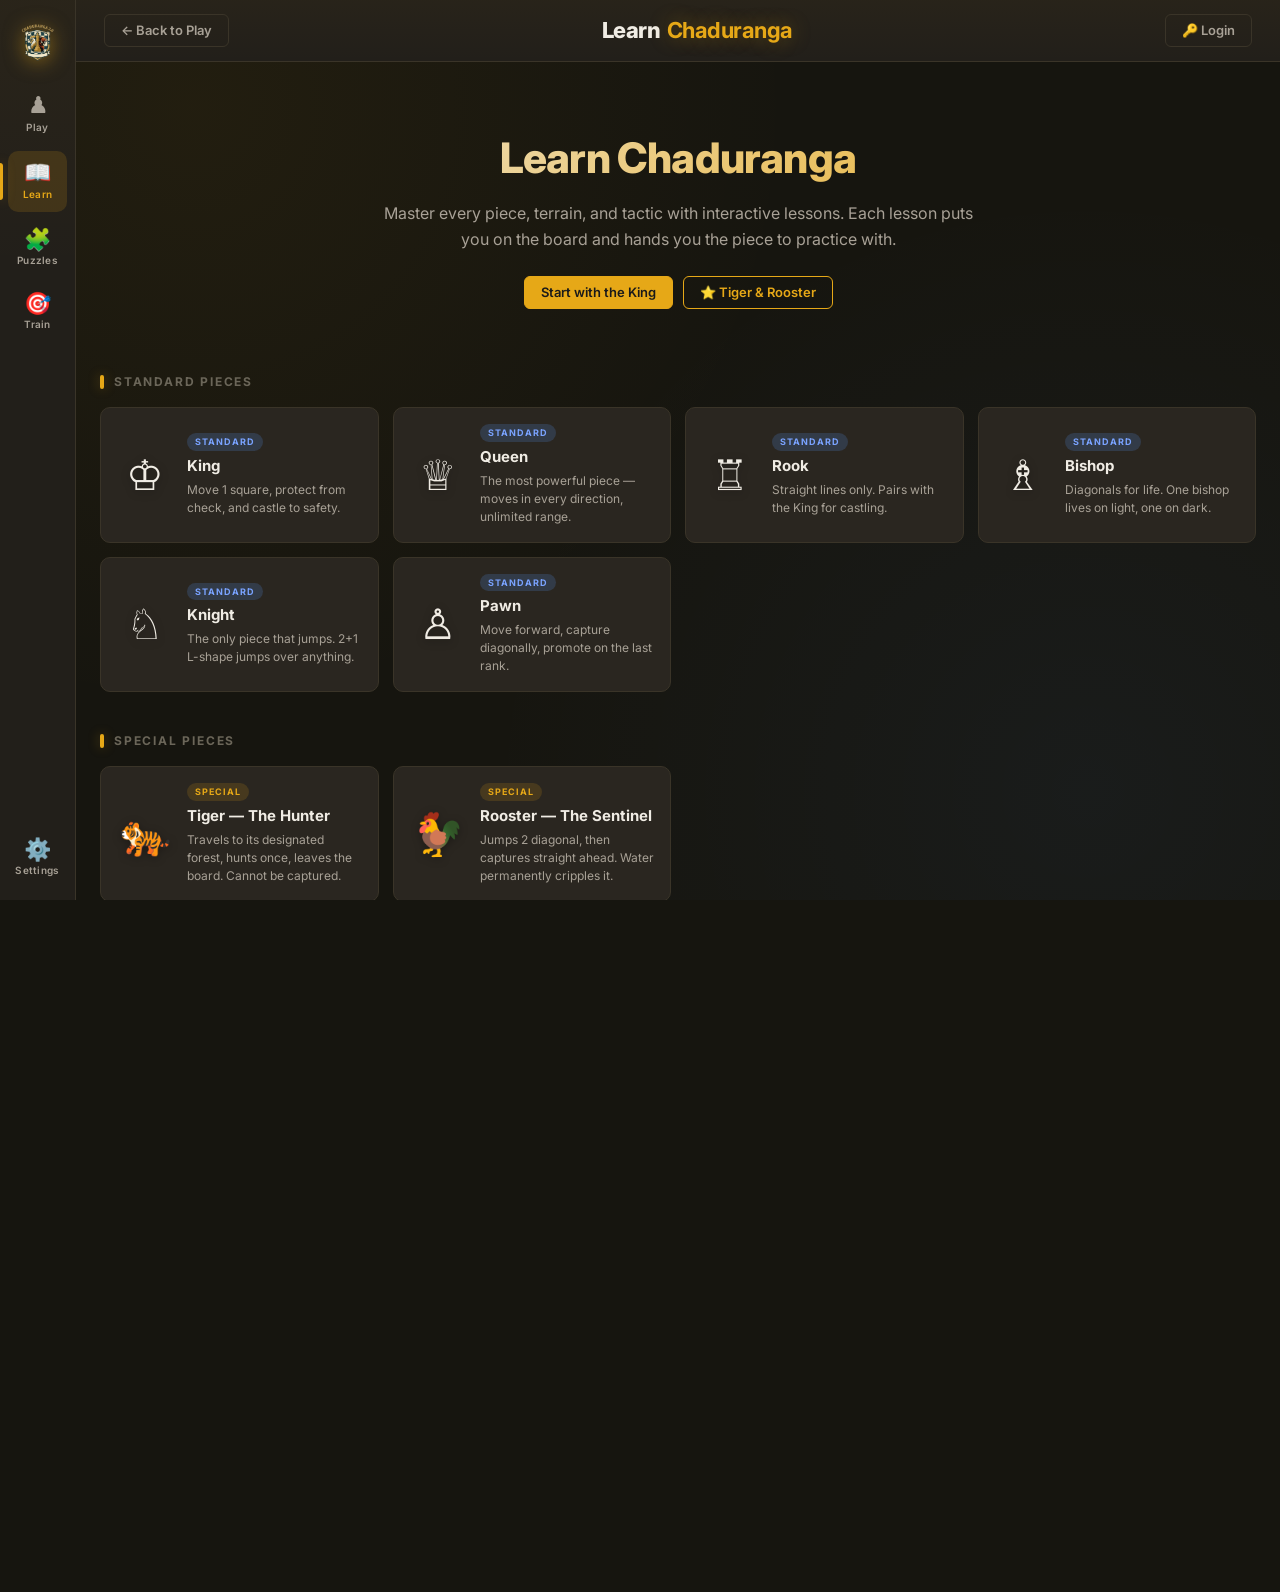
==== commit bf3b8bce: "Fix mobile responsiveness, shrink logo, cache-bust CSS" ====
--- a/learn.html
+++ b/learn.html
@@ -8,6 +8,7 @@
     <meta name="theme-color" content="#1c1b19">
     <link rel="icon" type="image/png" href="assets/logo.png">
     <link rel="apple-touch-icon" href="assets/logo.png">
+    <link rel="stylesheet" href="style.css?v=2">
     <link href="https://fonts.googleapis.com/css2?family=Inter:wght@300;400;500;600;700;800&display=swap" rel="stylesheet">
     <link rel="stylesheet" href="style.css">
     <script src="https://accounts.google.com/gsi/client" async defer></script>
--- a/style.css
+++ b/style.css
@@ -2351,4 +2351,100 @@
             calc((100vw - 80px) / 12)
         );
     }
+}
+
+/* ═══════════════════════════════════════════════════════
+   MOBILE HARD-FIX OVERRIDES (added for responsiveness)
+   ═══════════════════════════════════════════════════════ */
+
+/* Global safety net — nothing can ever exceed its container */
+img { max-width: 100%; height: auto; }
+
+/* Shrink the nav logo everywhere */
+.nav-rail-logo-img {
+    width: 40px !important;
+    height: 40px !important;
+    max-width: 40px !important;
+    max-height: 40px !important;
+    object-fit: contain;
+}
+
+/* Tablet / mobile — extra compact */
+@media (max-width: 1000px) {
+    .nav-rail-logo-img {
+        width: 36px !important;
+        height: 36px !important;
+        max-width: 36px !important;
+        max-height: 36px !important;
+    }
+}
+
+/* Phone — small nav rail with tiny logo */
+@media (max-width: 700px) {
+    .nav-rail {
+        width: 52px !important;
+        padding: 8px 4px !important;
+    }
+    .nav-rail-logo {
+        padding: 4px 0 8px !important;
+    }
+    .nav-rail-logo-img {
+        width: 30px !important;
+        height: 30px !important;
+        max-width: 30px !important;
+        max-height: 30px !important;
+    }
+
+    /* Header stacking on phone */
+    .header {
+        padding: 10px 12px !important;
+        gap: 8px !important;
+    }
+    .header-left,
+    .header-right {
+        gap: 4px !important;
+    }
+    .header-left .btn,
+    .header-right .btn {
+        padding: 6px 10px !important;
+        font-size: 11px !important;
+    }
+
+    /* Main padding tighter */
+    .main {
+        padding: 12px 8px !important;
+        gap: 14px !important;
+    }
+
+    /* Board gets full width */
+    .board-wrapper {
+        padding: 8px !important;
+        width: 100%;
+    }
+    .board {
+        max-width: 100%;
+    }
+}
+
+/* Very small phones */
+@media (max-width: 420px) {
+    .nav-rail {
+        width: 48px !important;
+        padding: 6px 2px !important;
+    }
+    .nav-rail-icon { font-size: 18px !important; }
+    .nav-rail-label { font-size: 8px !important; }
+    .nav-rail-logo-img {
+        width: 26px !important;
+        height: 26px !important;
+        max-width: 26px !important;
+        max-height: 26px !important;
+    }
+
+    .header-title { font-size: 14px !important; }
+    .header-left .btn,
+    .header-right .btn {
+        padding: 5px 8px !important;
+        font-size: 10px !important;
+    }
 }
--- a/style.css
+++ b/style.css
@@ -2351,4 +2351,100 @@
             calc((100vw - 80px) / 12)
         );
     }
+}
+
+/* ═══════════════════════════════════════════════════════
+   MOBILE HARD-FIX OVERRIDES (added for responsiveness)
+   ═══════════════════════════════════════════════════════ */
+
+/* Global safety net — nothing can ever exceed its container */
+img { max-width: 100%; height: auto; }
+
+/* Shrink the nav logo everywhere */
+.nav-rail-logo-img {
+    width: 40px !important;
+    height: 40px !important;
+    max-width: 40px !important;
+    max-height: 40px !important;
+    object-fit: contain;
+}
+
+/* Tablet / mobile — extra compact */
+@media (max-width: 1000px) {
+    .nav-rail-logo-img {
+        width: 36px !important;
+        height: 36px !important;
+        max-width: 36px !important;
+        max-height: 36px !important;
+    }
+}
+
+/* Phone — small nav rail with tiny logo */
+@media (max-width: 700px) {
+    .nav-rail {
+        width: 52px !important;
+        padding: 8px 4px !important;
+    }
+    .nav-rail-logo {
+        padding: 4px 0 8px !important;
+    }
+    .nav-rail-logo-img {
+        width: 30px !important;
+        height: 30px !important;
+        max-width: 30px !important;
+        max-height: 30px !important;
+    }
+
+    /* Header stacking on phone */
+    .header {
+        padding: 10px 12px !important;
+        gap: 8px !important;
+    }
+    .header-left,
+    .header-right {
+        gap: 4px !important;
+    }
+    .header-left .btn,
+    .header-right .btn {
+        padding: 6px 10px !important;
+        font-size: 11px !important;
+    }
+
+    /* Main padding tighter */
+    .main {
+        padding: 12px 8px !important;
+        gap: 14px !important;
+    }
+
+    /* Board gets full width */
+    .board-wrapper {
+        padding: 8px !important;
+        width: 100%;
+    }
+    .board {
+        max-width: 100%;
+    }
+}
+
+/* Very small phones */
+@media (max-width: 420px) {
+    .nav-rail {
+        width: 48px !important;
+        padding: 6px 2px !important;
+    }
+    .nav-rail-icon { font-size: 18px !important; }
+    .nav-rail-label { font-size: 8px !important; }
+    .nav-rail-logo-img {
+        width: 26px !important;
+        height: 26px !important;
+        max-width: 26px !important;
+        max-height: 26px !important;
+    }
+
+    .header-title { font-size: 14px !important; }
+    .header-left .btn,
+    .header-right .btn {
+        padding: 5px 8px !important;
+        font-size: 10px !important;
+    }
 }
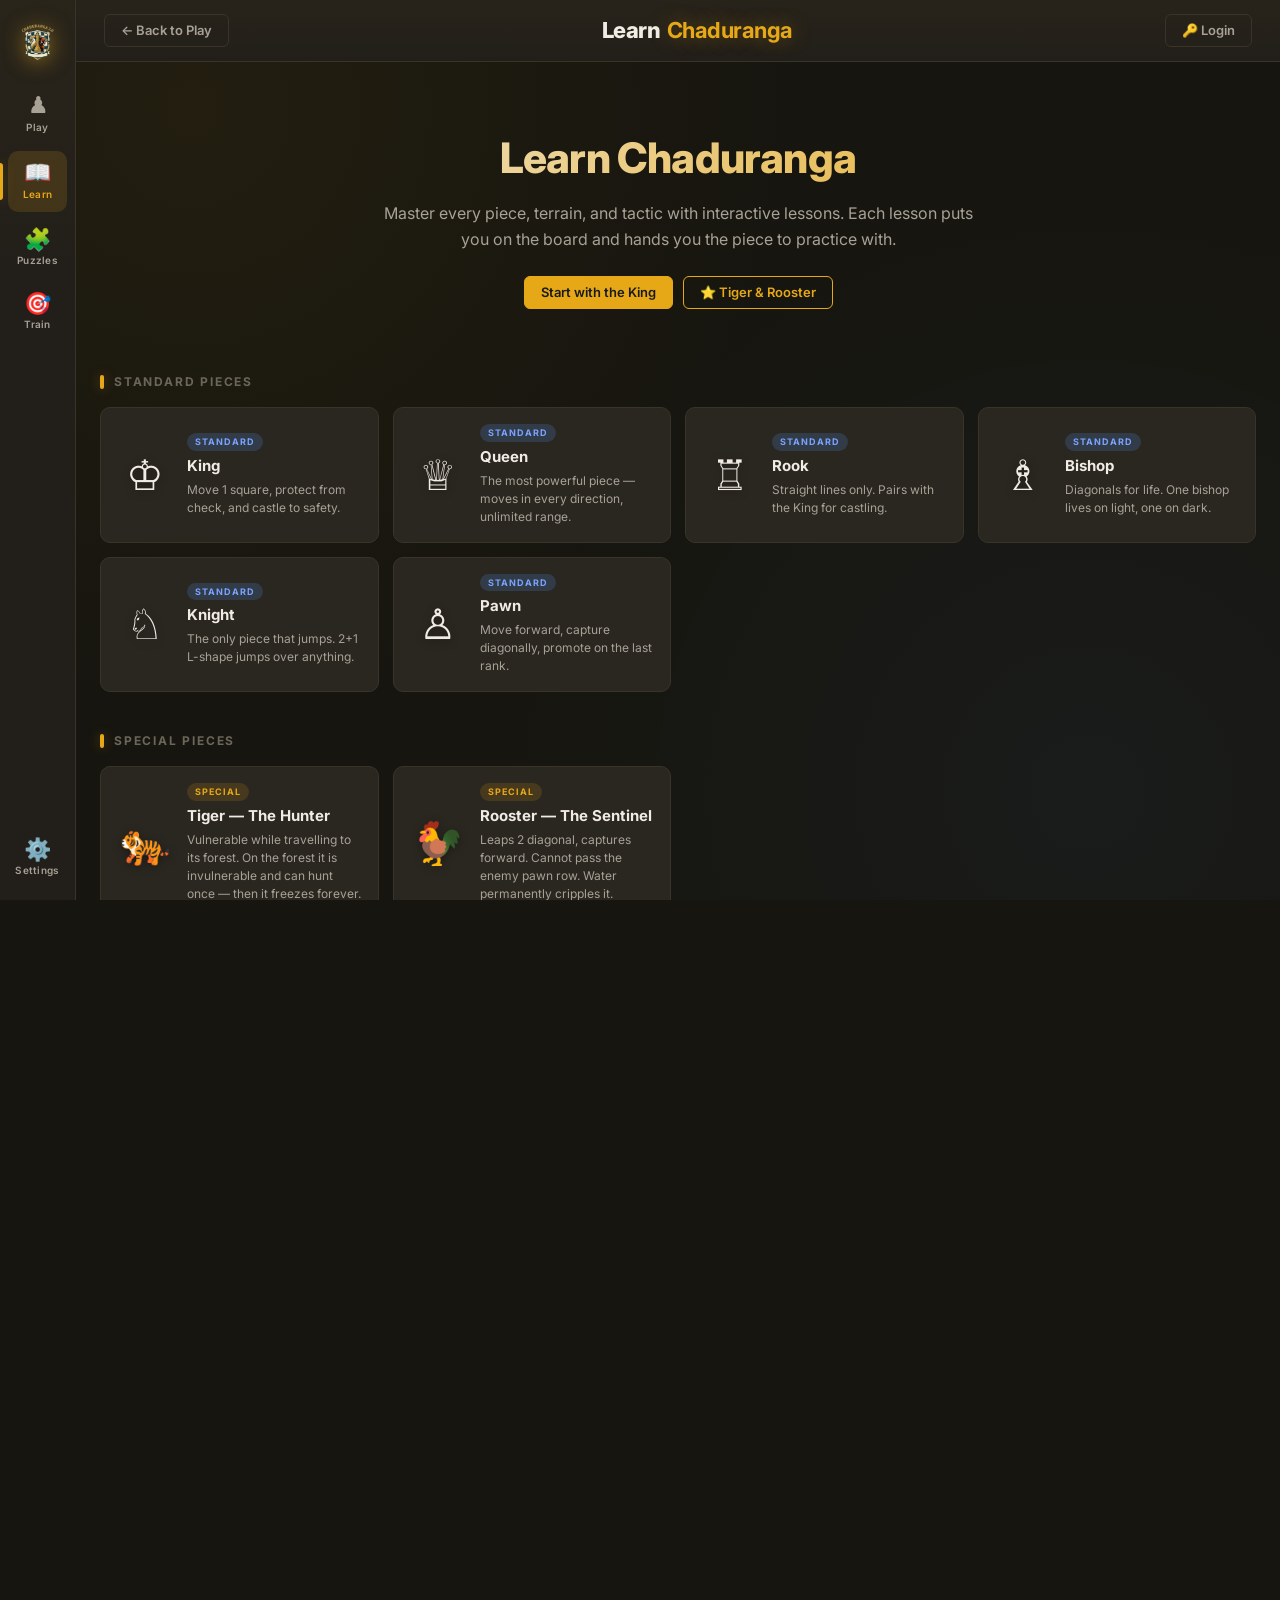
==== commit 55e2b783: "The new updated rules" ====
--- a/learn.html
+++ b/learn.html
@@ -10,7 +10,6 @@
     <link rel="apple-touch-icon" href="assets/logo.png">
     <link rel="stylesheet" href="style.css?v=2">
     <link href="https://fonts.googleapis.com/css2?family=Inter:wght@300;400;500;600;700;800&display=swap" rel="stylesheet">
-    <link rel="stylesheet" href="style.css">
     <script src="https://accounts.google.com/gsi/client" async defer></script>
 </head>
 <body>
@@ -149,7 +148,7 @@
                             <div class="learn-card-body">
                                 <span class="learn-card-tag special">Special</span>
                                 <h3>Tiger — The Hunter</h3>
-                                <p>Travels to its designated forest, hunts once, leaves the board. Cannot be captured.</p>
+                                <p>Vulnerable while travelling to its forest. On the forest it is invulnerable and can hunt once — then it freezes forever.</p>
                             </div>
                         </a>
                         <a href="#rooster" class="learn-card" data-lesson="rooster">
@@ -157,7 +156,7 @@
                             <div class="learn-card-body">
                                 <span class="learn-card-tag special">Special</span>
                                 <h3>Rooster — The Sentinel</h3>
-                                <p>Jumps 2 diagonal, then captures straight ahead. Water permanently cripples it.</p>
+                                <p>Leaps 2 diagonal, captures forward. Cannot pass the enemy pawn row. Water permanently cripples it.</p>
                             </div>
                         </a>
                     </div>
@@ -170,7 +169,7 @@
                             <div class="learn-card-body">
                                 <span class="learn-card-tag terrain">Terrain</span>
                                 <h3>Forest Squares</h3>
-                                <p>Each Tiger owns one. Only the designated forest buffs its hunter.</p>
+                                <p>Each Tiger owns one. On its own forest, a Tiger is invulnerable and can hunt once.</p>
                             </div>
                         </a>
                         <a href="#water" class="learn-card" data-lesson="water">
@@ -178,7 +177,7 @@
                             <div class="learn-card-body">
                                 <span class="learn-card-tag terrain">Terrain</span>
                                 <h3>Water Squares</h3>
-                                <p>Permanently cripples Roosters — flight drops to one square forever.</p>
+                                <p>Permanently cripples Roosters — landing on OR leaping over water halves their leap forever.</p>
                             </div>
                         </a>
                         <a href="#temple" class="learn-card" data-lesson="temple">
@@ -186,7 +185,7 @@
                             <div class="learn-card-body">
                                 <span class="learn-card-tag terrain">Terrain</span>
                                 <h3>Temple (Safe Zone)</h3>
-                                <p>Grants temporary protection. Lost when the piece moves away.</p>
+                                <p>Permanent protection. Any piece standing on a Temple is invulnerable to capture.</p>
                             </div>
                         </a>
                     </div>
--- a/style.css
+++ b/style.css
@@ -2447,4 +2447,35 @@
         padding: 5px 8px !important;
         font-size: 10px !important;
     }
+}
+
+/* ═══════════════════════════════════════════════════════
+   ACTIVE TERRAIN GLOW — when a compatible piece occupies
+   its matching terrain (Tiger on forest, Rooster on water,
+   any piece on Temple)
+   ═══════════════════════════════════════════════════════ */
+.square.terrain-active {
+    position: relative;
+}
+.square.terrain-active::after {
+    content: '';
+    position: absolute;
+    inset: 0;
+    border-radius: 2px;
+    pointer-events: none;
+    box-shadow:
+        inset 0 0 0 2px rgba(230, 168, 23, 0.85),
+        inset 0 0 12px rgba(230, 168, 23, 0.55);
+    animation: terrainActivePulse 1.8s ease-in-out infinite;
+    z-index: 1;
+}
+@keyframes terrainActivePulse {
+    0%, 100% { opacity: 0.7; }
+    50%      { opacity: 1; }
+}
+
+/* Tiger that has already hunted — grey out */
+.piece.tiger-spent {
+    filter: grayscale(0.7) drop-shadow(0 0 3px rgba(120, 120, 120, 0.6)) !important;
+    opacity: 0.75;
 }
